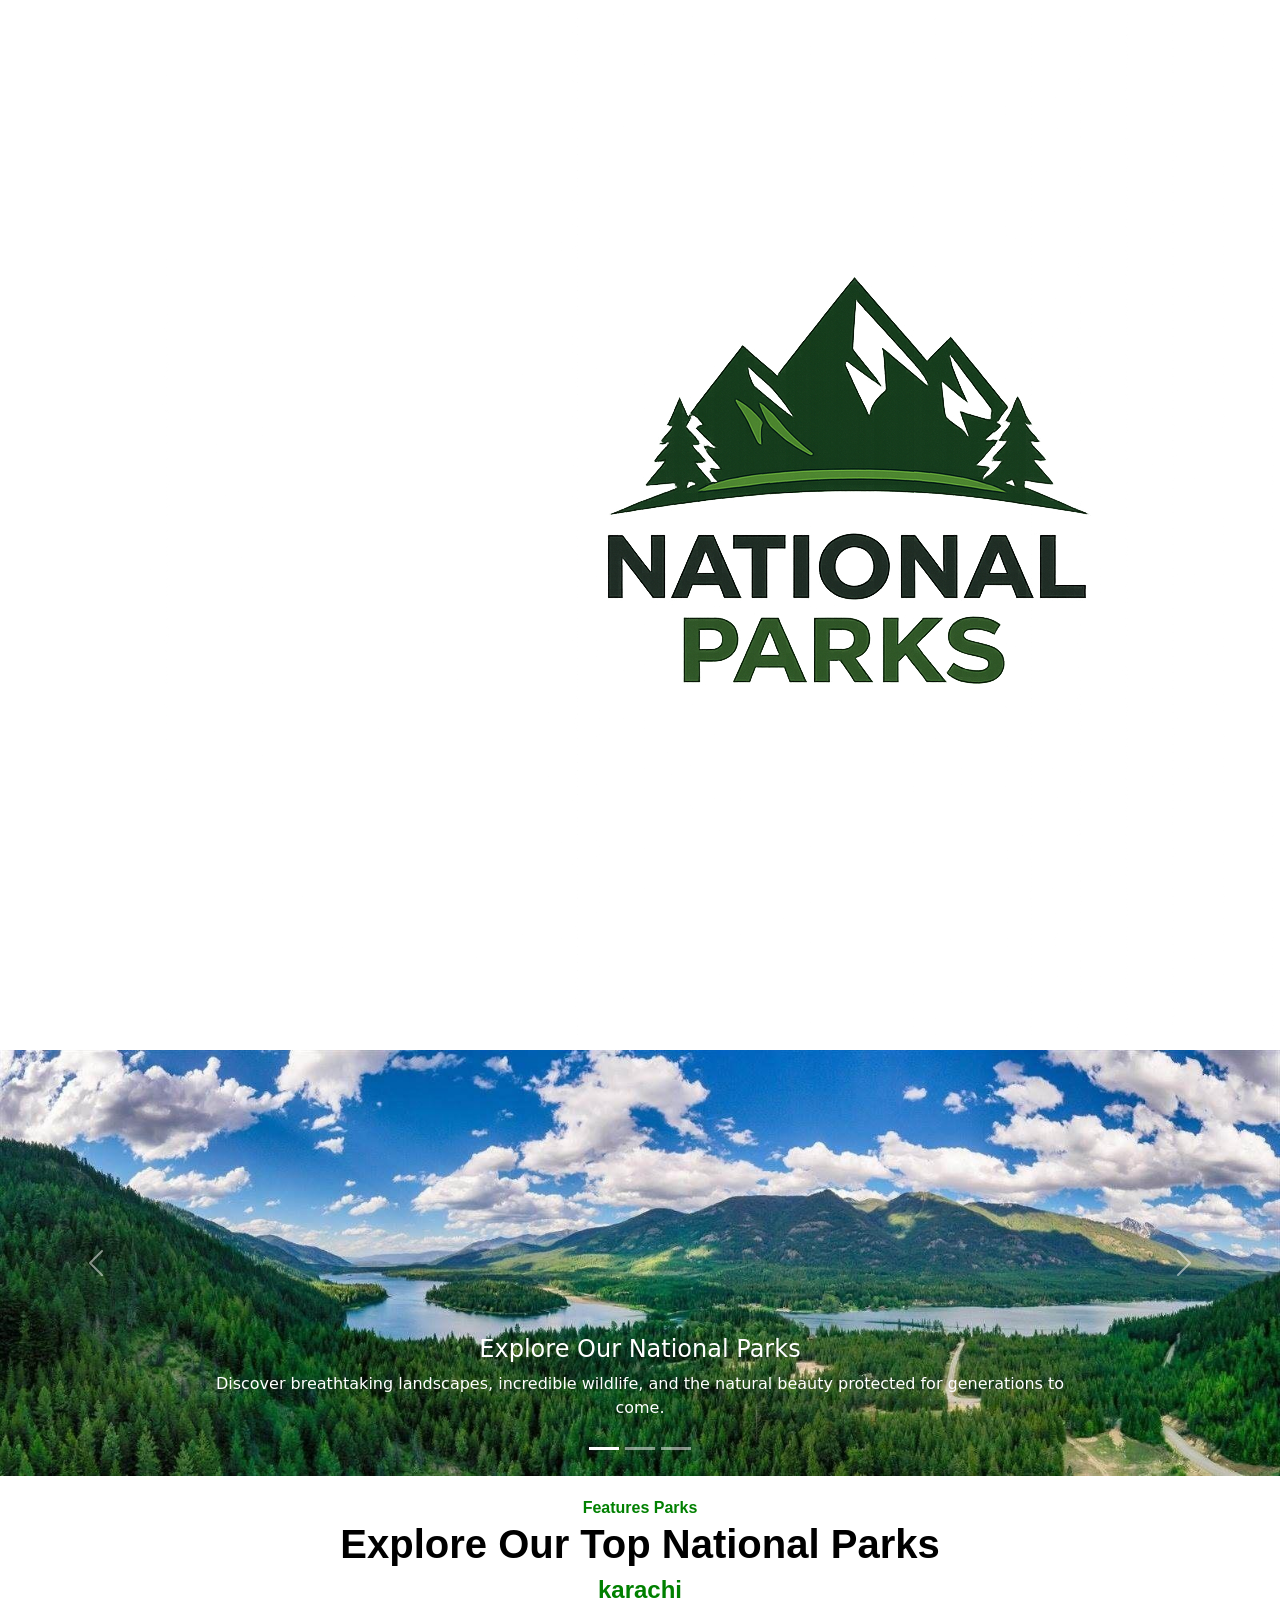
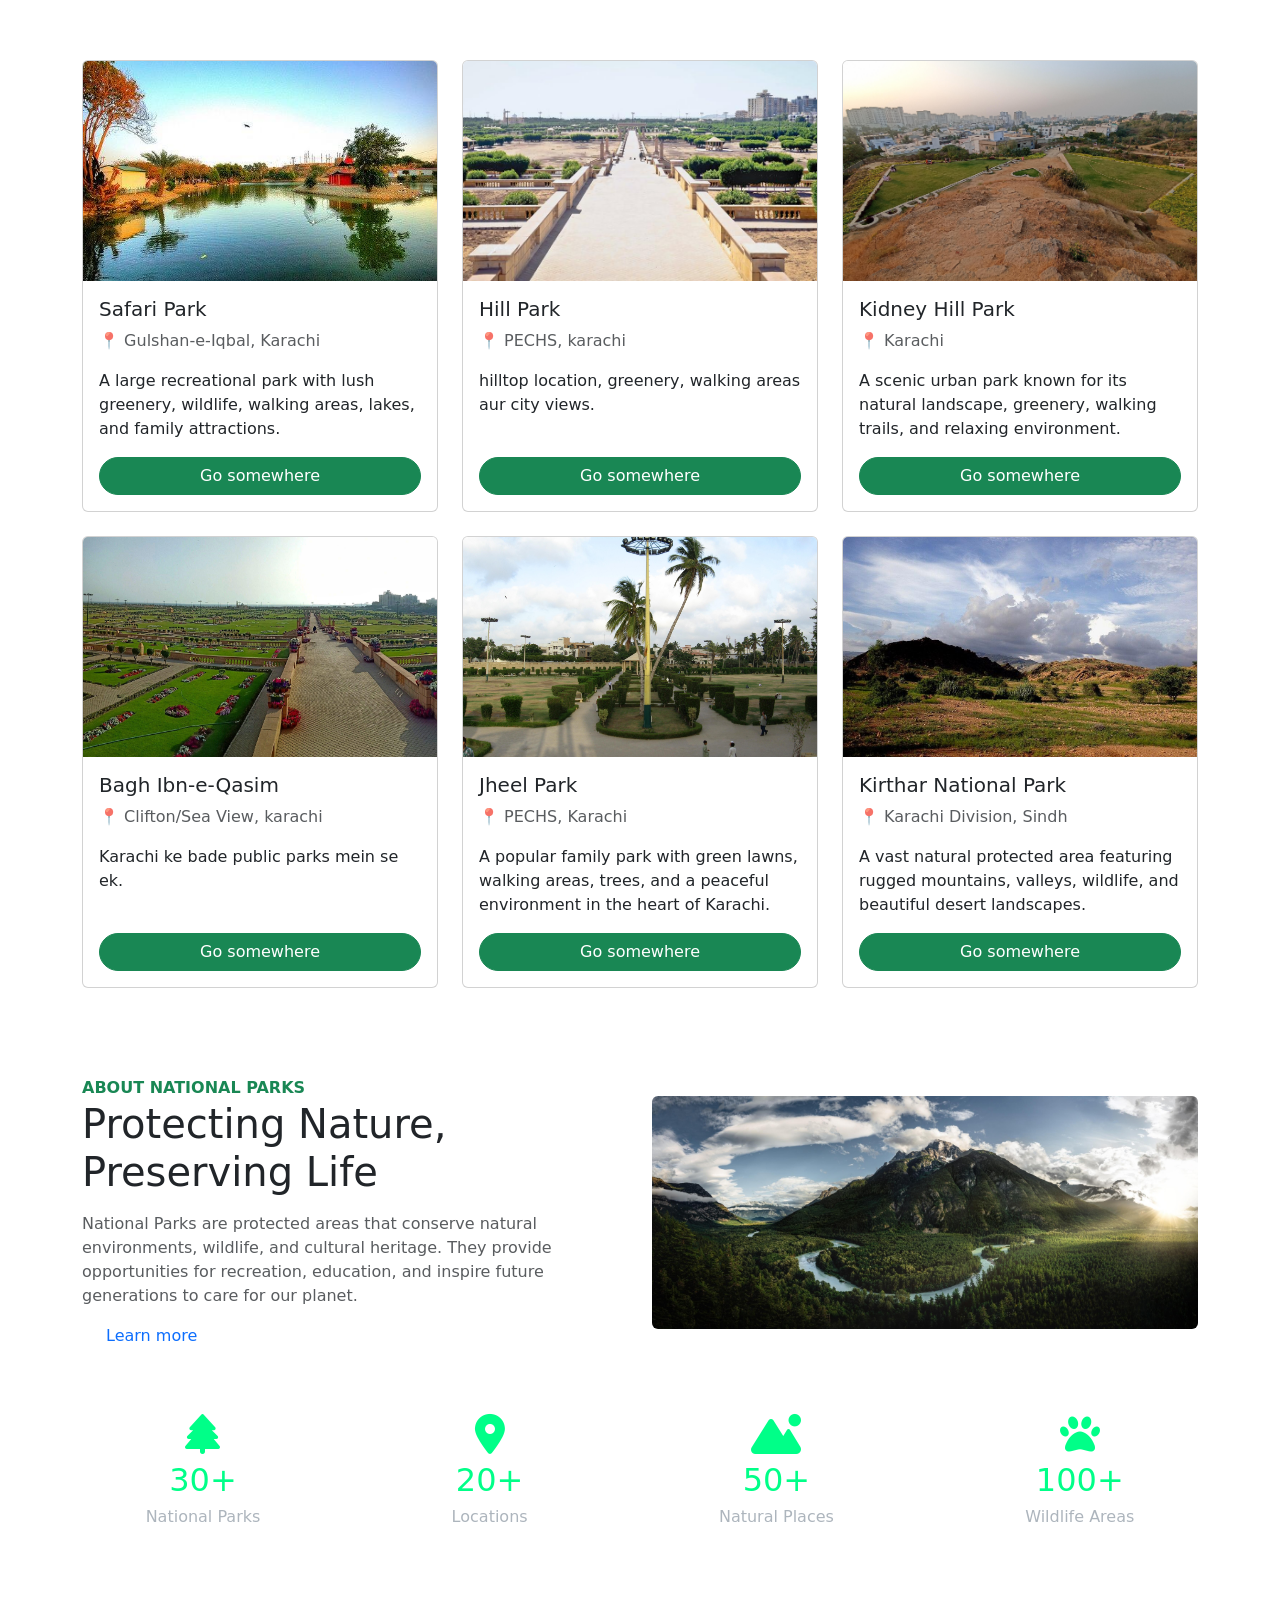
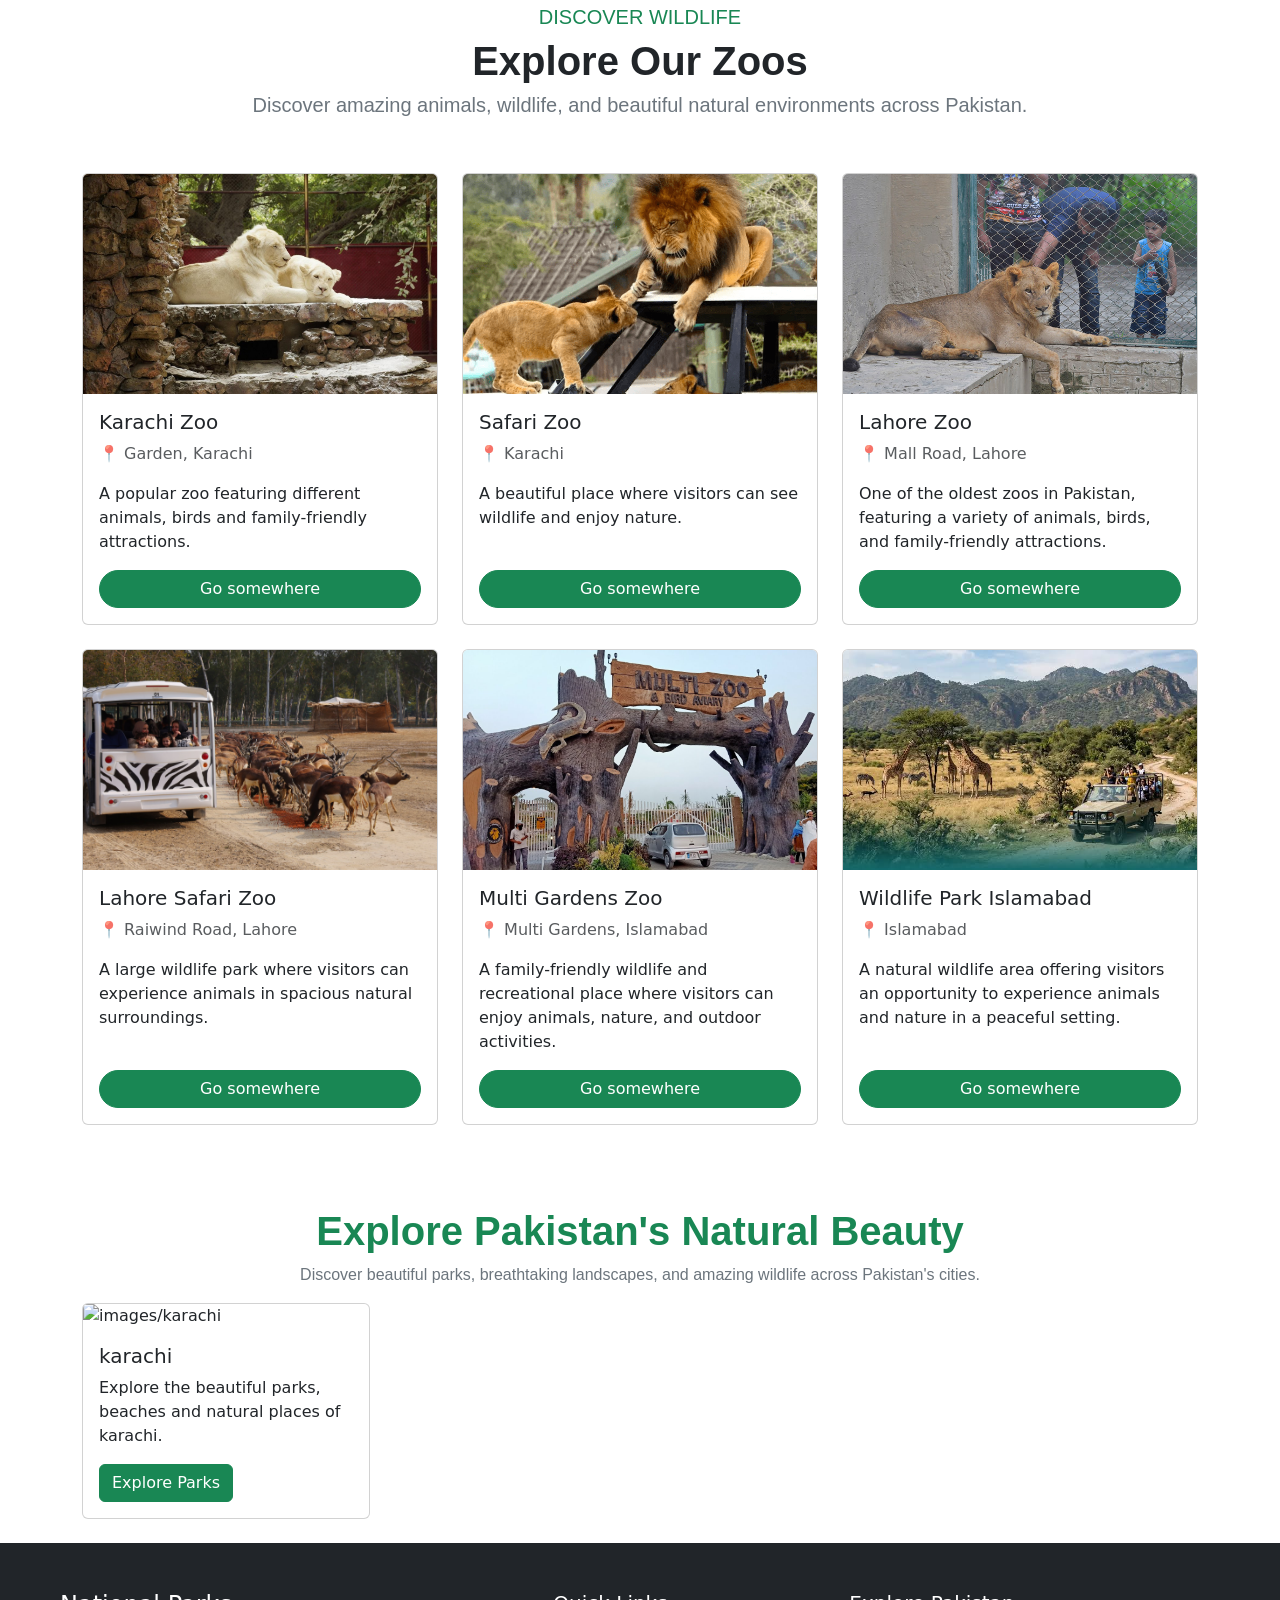
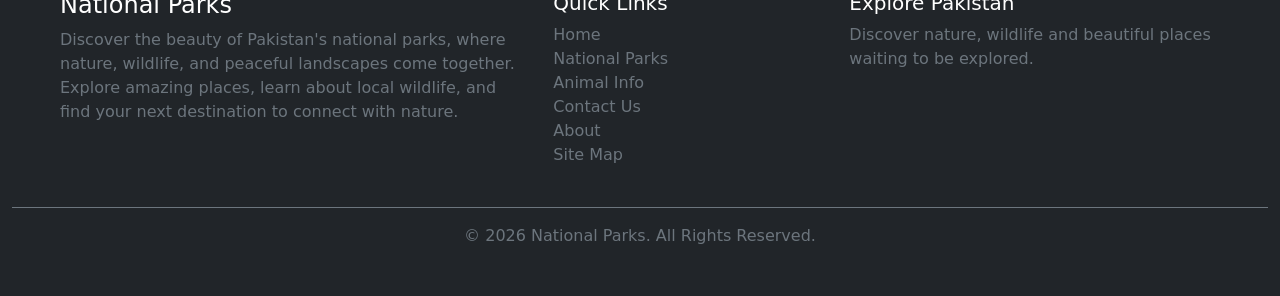
==== index.html @ f1e58c66 "Update index.html" ====
<!DOCTYPE html>
<html lang="en">
<head>
    <meta charset="UTF-8">
    <meta name="viewport" content="width=device-width, initial-scale=1.0">
    <title>National Parks</title>
    <link rel="stylesheet" href="style.css">
    <link href="https://cdn.jsdelivr.net/npm/bootstrap@5.0.2/dist/css/bootstrap.min.css" rel="stylesheet" integrity="sha384-EVSTQN3/azprG1Anm3QDgpJLIm9Nao0Yz1ztcQTwFspd3yD65VohhpuuCOmLASjC" crossorigin="anonymous">
    <link rel="icon" type="images/park.png" href="images/park.png">
    <link rel="stylesheet" href="https://cdnjs.cloudflare.com/ajax/libs/font-awesome/6.5.2/css/all.min.css">
    <script src="https://code.jquery.com/jquery-3.7.1.min.js"></script>
</head>
<body>
                               <!-- navbar start -->

<!-- Navbar -->
<nav class="navbar navbar-expand-lg sticky-top">
  <div class="container">
    <a class="navbar-brand d-flex align-items-center" href="index.html">
      <img src="images/logo.png" alt="National Parks logo" onerror="this.style.display='none'">
      National Parks
    </a>
    <button class="navbar-toggler" type="button" data-bs-toggle="collapse" data-bs-target="#navMenu" aria-controls="navMenu" aria-expanded="false" aria-label="Toggle navigation">
      <span class="navbar-toggler-icon"></span>
    </button>
    <div class="collapse navbar-collapse" id="navMenu">
      <ul class="navbar-nav ms-auto">
        <li class="nav-item"><a class="nav-link" href="index.html">Home</a></li>
        <li class="nav-item"><a class="nav-link" href="Animal Info.html">Animal Info</a></li>
        <li class="nav-item"><a class="nav-link active" aria-current="page" href="about.html">About</a></li>
        <li class="nav-item"><a class="nav-link" href="contact.html">Contact Us</a></li>
        <li class="nav-item"><a class="nav-link" href="sitemap.html">Sitemap</a></li>
      </ul>
    </div>
  </div>
</nav>
                          <!-- navbar end -->


                         <!-- hero section start -->

<div id="carouselExampleCaptions" class="carousel slide" data-bs-ride="carousel">
  <div class="carousel-indicators">
    <button type="button" data-bs-target="#carouselExampleCaptions" data-bs-slide-to="0" class="active" aria-current="true" aria-label="Slide 1"></button>
    <button type="button" data-bs-target="#carouselExampleCaptions" data-bs-slide-to="1" aria-label="Slide 2"></button>
    <button type="button" data-bs-target="#carouselExampleCaptions" data-bs-slide-to="2" aria-label="Slide 3"></button>
  </div>
  <div class="carousel-inner">
    <div class="carousel-item active">
      <img src="images/hero-section-image-3.jpeg" class="d-block w-100" alt="...">
      <div class="carousel-caption d-none d-md-block">
        <h4>Explore Our National Parks</h4>
        <p>Discover breathtaking landscapes, incredible wildlife, and the natural beauty protected for generations to come.</p>
      </div>
    </div>
    <div class="carousel-item">
      <img src="images/hero-section-image-5.jpeg" class="d-block w-100" alt="...">
      <div class="carousel-caption d-none d-md-block">
        <h4>Explore Our National Parks</h4>
        <p>Discover breathtaking landscapes, incredible wildlife, and the natural beauty protected for generations to come.</p>
      </div>
    </div>
    <div class="carousel-item">
      <img src="images/hero-section-image-4.jpeg" class="d-block w-100" alt="...">
      <div class="carousel-caption d-none d-md-block">
        <h4>Explore Our National Parks</h4>
        <p>Discover breathtaking landscapes, incredible wildlife, and the natural beauty protected for generations to come.</p>
      </div>
    </div>
  </div>
  <button class="carousel-control-prev" type="button" data-bs-target="#carouselExampleCaptions" data-bs-slide="prev">
    <span class="carousel-control-prev-icon" aria-hidden="true"></span>
    <span class="visually-hidden">Previous</span>
  </button>
  <button class="carousel-control-next" type="button" data-bs-target="#carouselExampleCaptions" data-bs-slide="next">
    <span class="carousel-control-next-icon" aria-hidden="true"></span>
    <span class="visually-hidden">Next</span>
  </button>
</div>

                         <!-- hero section end -->

                        <!-- massage -->
<center>
<span id="messagesmallh">Features Parks</span>
</center>

<center>
  <h1 id="mainh">Explore Our Top National Parks</h1>
</center>

<center>
  <h4 id="cityh">karachi</h4>
</center>
                        <!-- massage end  -->

                        <!-- parks section   -->

<div class="container py-5">
  <div class="row" id="cardContainer">

  </div>
</div>                         
                        <!-- parks section end  -->

                              <!-- information section  -->

<section class="container py-3">

<div class="row align-items-center">

<div class="col-md-6">

  <span class="text-success fw-bold">ABOUT NATIONAL PARKS</span>
  <h1>Protecting Nature, <br> Preserving Life</h1>
  <p class="text-muted mt-3">
                National Parks are protected areas that conserve
                natural environments, wildlife, and cultural heritage.
                They provide opportunities for recreation, education,
                and inspire future generations to care for our planet.
  </p>
  <a href="About" class="btn-success rounded-pill px-4 mt-2" style="text-decoration: none;">Learn more</a>

</div>

<div class="col-md-6 mt-4 mt-md-0">
  <img src="images/information section image.jpeg" class="img-fluid rounded" alt=" NATIONAL PARKS">
</div>

</div>

</section>
                              
                            <!-- information section end -->


                             <!-- section i dont know it's name -->

<div class="stats">

    <div>
      <i class="fa-solid fa-tree"></i>
        <h2>30+</h2>
        <p>National Parks</p>
    </div>

    <div>
      <i class="fa-solid fa-location-dot"></i>
        <h2>20+</h2>
        <p>Locations</p>
    </div>

    <div>
      <i class="fa-solid fa-mountain-sun"></i>
        <h2>50+</h2>
        <p>Natural Places</p>
    </div>

    <div>
      <i class="fa-solid fa-paw"></i>
        <h2>100+</h2>
        <p>Wildlife Areas</p>
    </div>

</div>

                            <!-- section i dont know it's name end -->

                            <!-- zoo section -->
<center>
  <h5 id="zooheding1">DISCOVER WILDLIFE</h5>
</center>

<center>
  <h1 id="zooheding2">Explore Our Zoos</h1>
</center> 

<center>
  <h5 id="zooheding3">Discover amazing animals, wildlife, and beautiful natural environments across Pakistan.</h5>
</center>




<div class="container py-5">
  <div class="row" id="zooContainer">

  </div>
</div>   

                            <!-- zoo section end -->


                            <!-- category -->
                       
<center>
  <h1 id="secondbigh">Explore Pakistan's Natural Beauty</h1>
</center>  

<center>
  <P id="secondbigp">Discover beautiful parks, breathtaking landscapes, and amazing wildlife across Pakistan's cities.</P>
</center>  
                              

<div class="container mt-3">
<div class="row" id="CategoryListing">

</div>
</div>

                             <!-- category end -->


                             <!-- footer section start  -->

<footer class="container-fluid bg-dark text-white py-5">

    <div class="row px-4 px-md-5">

        <!-- National Parks -->
        <div class="col-12 col-md-5 mb-4">
            <h4>National Parks</h4>

            <p class="text-secondary">
                Discover the beauty of Pakistan's national parks,
                where nature, wildlife, and peaceful landscapes come together.
                Explore amazing places, learn about local wildlife,
                and find your next destination to connect with nature.
            </p>
        </div>


        <!-- Quick Links -->
        <div class="col-12 col-md-3 mb-4">

            <h5>Quick Links</h5>

            <a href="index.html" class="d-block text-secondary text-decoration-none">Home</a>
            <a href="National Parks.html" class="d-block text-secondary text-decoration-none">National Parks</a>
            <a href="Animal Info.html" class="d-block text-secondary text-decoration-none">Animal Info</a>
            <a href="contant us.html" class="d-block text-secondary text-decoration-none">Contact Us</a>
            <a href="About.html" class="d-block text-secondary text-decoration-none">About</a>
            <a href="Site Map.html" class="d-block text-secondary text-decoration-none">Site Map</a>

        </div>


        <!-- Explore Pakistan -->
        <div class="col-12 col-md-4 mb-4">

            <h5>Explore Pakistan</h5>

            <p class="text-secondary">
                Discover nature, wildlife and beautiful
                places waiting to be explored.
            </p>

        </div>

    </div>


    <!-- Bottom -->
    <div class="border-top border-secondary mt-3 pt-3">

        <p class="text-center text-secondary mb-0">
            © 2026 National Parks. All Rights Reserved.
        </p>

    </div>

</footer>

                            
                             <!-- footer section end -->

    <script src="script.js"></script>
    <script src="https://cdn.jsdelivr.net/npm/bootstrap@5.0.2/dist/js/bootstrap.bundle.min.js" integrity="sha384-MrcW6ZMFYlzcLA8Nl+NtUVF0sA7MsXsP1UyJoMp4YLEuNSfAP+JcXn/tWtIaxVXM" crossorigin="anonymous"></script>
</body>
</html>
---- style.css ----
*{
    text-decoration: none;
    list-style-type: none;
 }
 
 
 #messagesmallh{
    color: green;
    font-weight: 800;
    font-family: 'Lucida Sans', 'Lucida Sans Regular', 'Lucida Grande', 'Lucida Sans Unicode', Geneva, Verdana, sans-serif;
    display: inline-block;
    margin-top: 20px;
}

#cityh{
    color: green;
    font-weight: 800;
      font-family: 'Lucida Sans', 'Lucida Sans Regular', 'Lucida Grande', 'Lucida Sans Unicode', Geneva, Verdana, sans-serif;
}

#mainh{
    color: black;
    font-weight: 900;
    font-family: 'Montserrat', sans-serif;
}


        /* massages */

        /* for cards */

#cardContainer{
    display: flex;
    flex-wrap: wrap;
}

#cardContainer > div{
    display: flex;
}

#cardContainer .card{
    width: 100%;
    height: 100%;
}

#cardContainer .card-body{
    display: flex;
    flex-direction: column;
}

#cardContainer .card-body .btn{
    margin-top: auto;
}

#cardContainer img{
    width: 100%;
    height: 220px;
    object-fit: cover;
}

   /* for cards end */

#secondbigh{
font-family: 'Montserrat', sans-serif;
color: #198754;
font-weight: 700;
margin-top: 10px;
}   

#secondbigp{
font-family: 'Poppins', sans-serif;
color: #6c757d;
}

.stats{
    display:flex;
    justify-content:space-around;
    padding:50px;
    text-align:center;
}

.stats h2{
    color:#00ff88;
     margin: 5px 0;
}

.stats i{
    color: #00ff88;
    font-size: 40px;
}

.stats p{
    color: #adb5bd;
}

#zooheding1{
    margin-top: 10px;
    color: #198754;
     font-family: 'Lucida Sans', 'Lucida Sans Regular', 'Lucida Grande', 'Lucida Sans Unicode', Geneva, Verdana, sans-serif;
}

#zooheding2{
    font-weight: 900;
     font-family: 'Montserrat', sans-serif;
}

#zooheding3{
 font-family: 'Lucida Sans', 'Lucida Sans Regular', 'Lucida Grande', 'Lucida Sans Unicode', Geneva, Verdana, sans-serif;
 color: #6c757d;
}

#zooContainer{
    display: flex;
    flex-wrap: wrap;
}

#zooContainer > div{
    display: flex;
}

#zooContainer .card{
    width: 100%;
    height: 100%;
}

#zooContainer .card-body{
    display: flex;
    flex-direction: column;
}

#zooContainer .card-body .btn{
    margin-top: auto;
}

#zooContainer img{
    width: 100%;
    height: 220px;
    object-fit: cover;
}


.nav-link{
    transition: 0.3s;
}
.nav-link:hover{
    color: green !important;
}
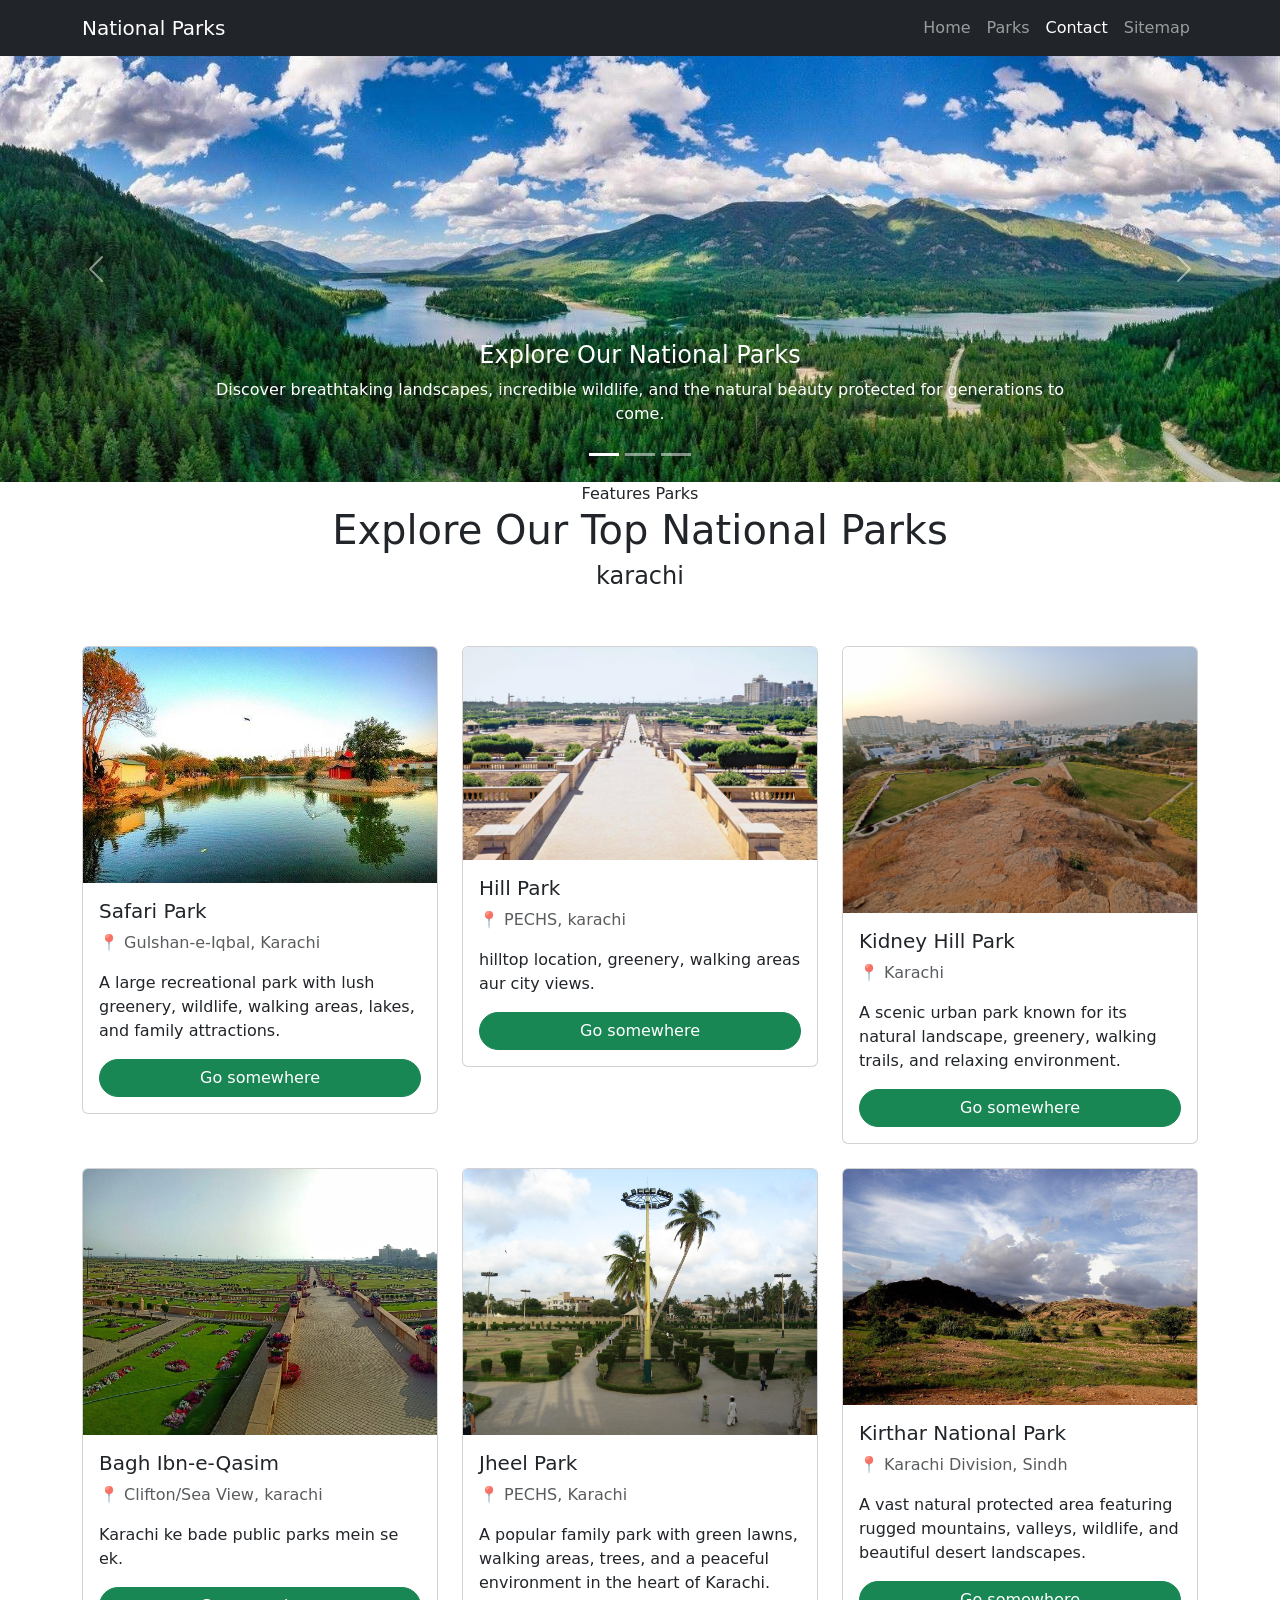
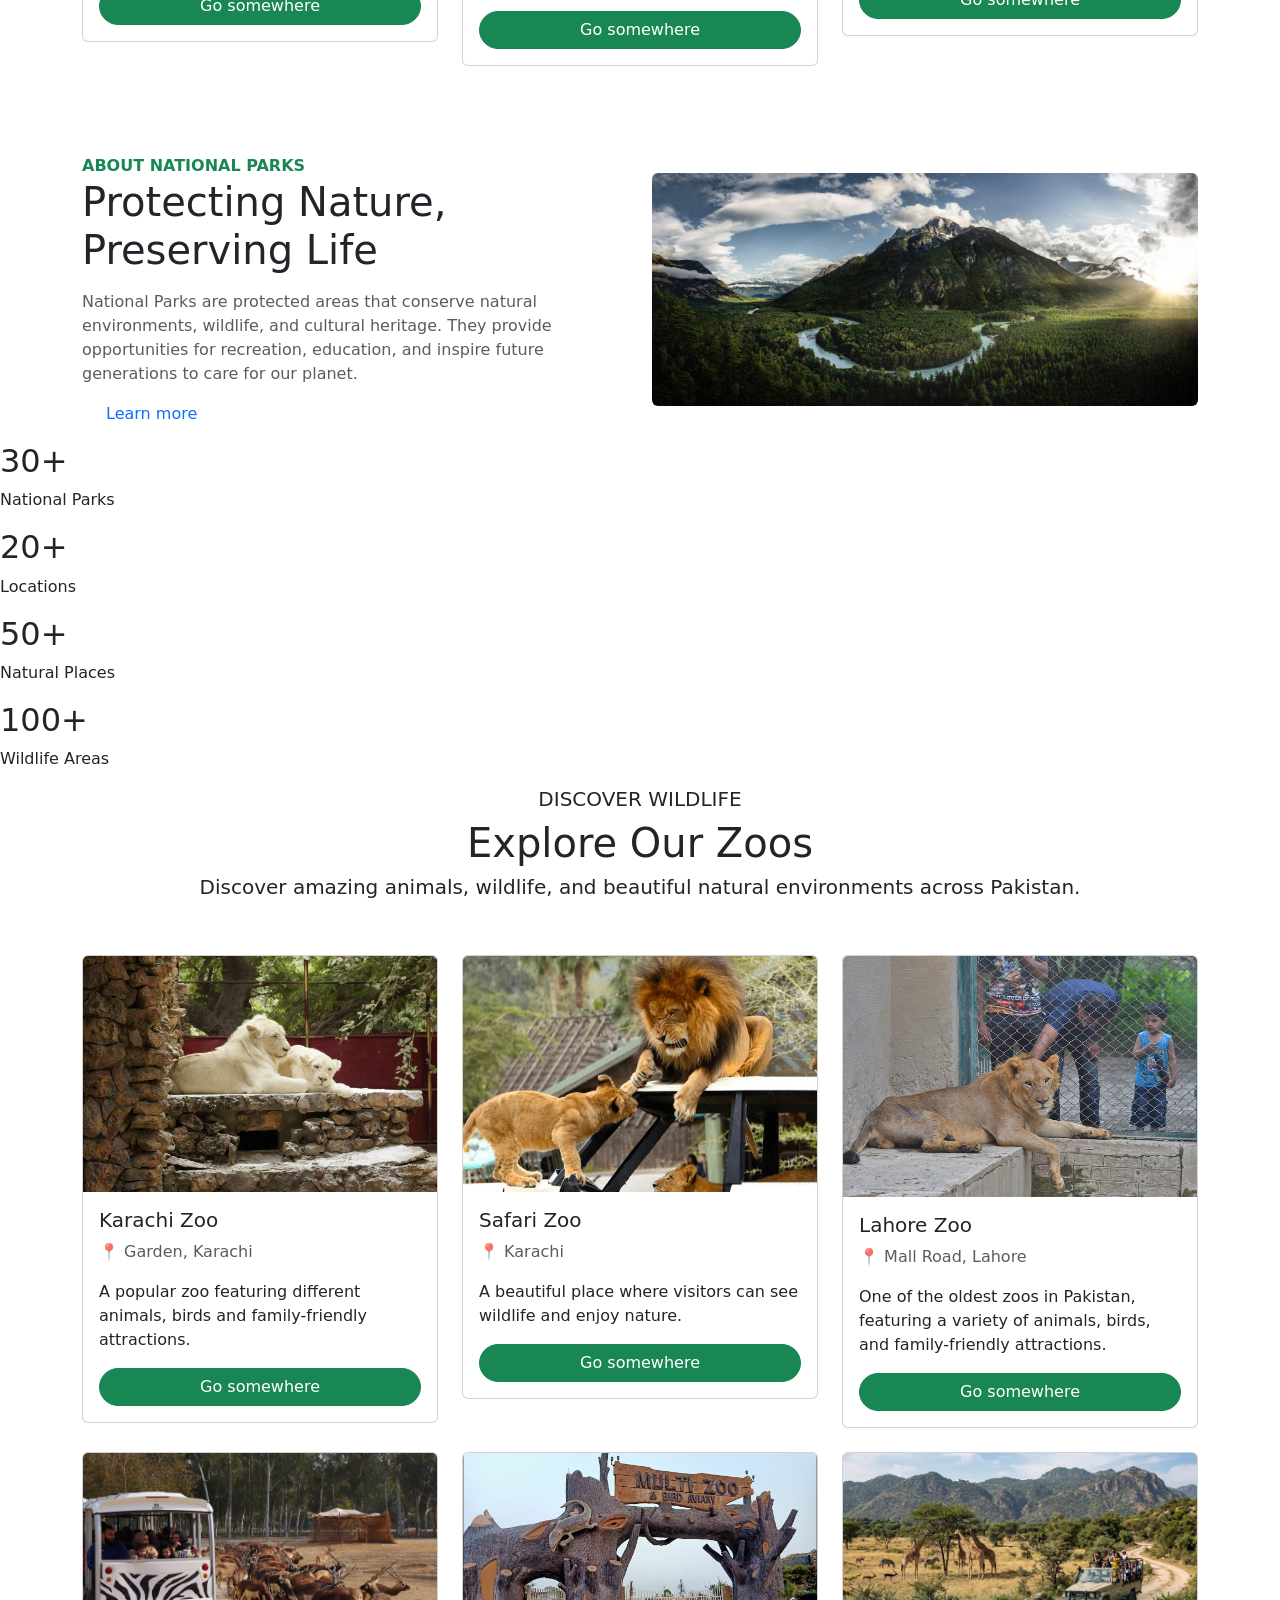
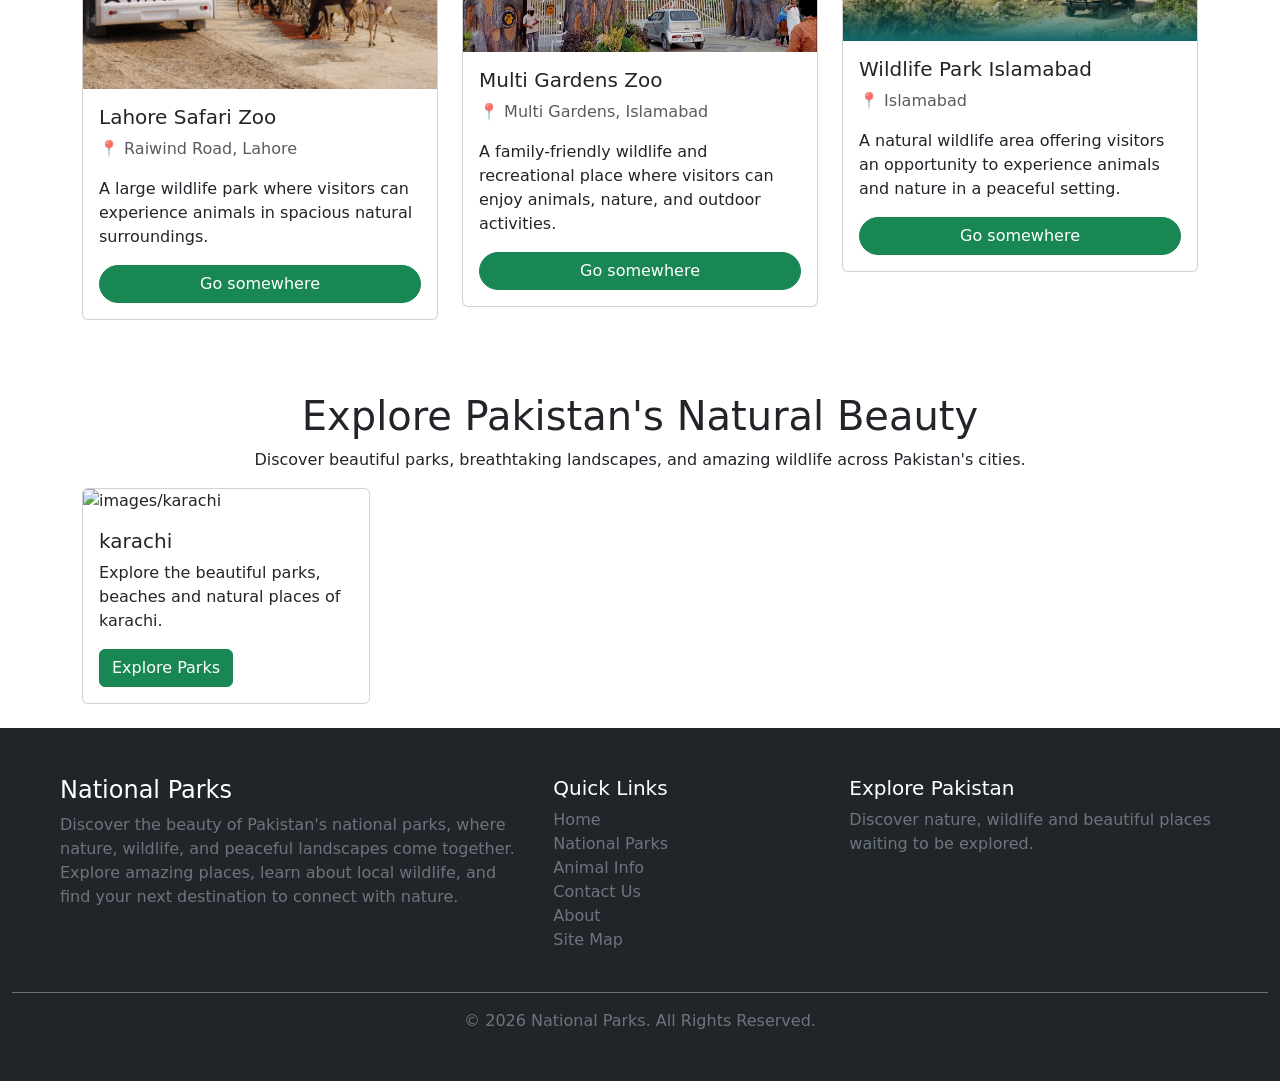
==== commit ea0d1585: "Update index.html" ====
--- a/index.html
+++ b/index.html
@@ -1,40 +1,39 @@
 <!DOCTYPE html>
 <html lang="en">
 <head>
-    <meta charset="UTF-8">
-    <meta name="viewport" content="width=device-width, initial-scale=1.0">
-    <title>National Parks</title>
-    <link rel="stylesheet" href="style.css">
-    <link href="https://cdn.jsdelivr.net/npm/bootstrap@5.0.2/dist/css/bootstrap.min.css" rel="stylesheet" integrity="sha384-EVSTQN3/azprG1Anm3QDgpJLIm9Nao0Yz1ztcQTwFspd3yD65VohhpuuCOmLASjC" crossorigin="anonymous">
-    <link rel="icon" type="images/park.png" href="images/park.png">
-    <link rel="stylesheet" href="https://cdnjs.cloudflare.com/ajax/libs/font-awesome/6.5.2/css/all.min.css">
-    <script src="https://code.jquery.com/jquery-3.7.1.min.js"></script>
+  <meta charset="UTF-8">
+  <meta name="viewport" content="width=device-width, initial-scale=1.0">
+  <title>Contact Us - National Parks</title>
+  <link href="https://cdn.jsdelivr.net/npm/bootstrap@5.3.3/dist/css/bootstrap.min.css" rel="stylesheet">
 </head>
 <body>
-                               <!-- navbar start -->
-
-<!-- Navbar -->
-<nav class="navbar navbar-expand-lg sticky-top">
-  <div class="container">
-    <a class="navbar-brand d-flex align-items-center" href="index.html">
-      <img src="images/logo.png" alt="National Parks logo" onerror="this.style.display='none'">
-      National Parks
-    </a>
-    <button class="navbar-toggler" type="button" data-bs-toggle="collapse" data-bs-target="#navMenu" aria-controls="navMenu" aria-expanded="false" aria-label="Toggle navigation">
-      <span class="navbar-toggler-icon"></span>
-    </button>
-    <div class="collapse navbar-collapse" id="navMenu">
-      <ul class="navbar-nav ms-auto">
-        <li class="nav-item"><a class="nav-link" href="index.html">Home</a></li>
-        <li class="nav-item"><a class="nav-link" href="Animal Info.html">Animal Info</a></li>
-        <li class="nav-item"><a class="nav-link active" aria-current="page" href="about.html">About</a></li>
-        <li class="nav-item"><a class="nav-link" href="contact.html">Contact Us</a></li>
-        <li class="nav-item"><a class="nav-link" href="sitemap.html">Sitemap</a></li>
-      </ul>
-    </div>
-  </div>
-</nav>
-                          <!-- navbar end -->
+
+  <!-- Navbar -->
+  <nav class="navbar navbar-expand-lg navbar-dark bg-dark">
+    <div class="container">
+      <a class="navbar-brand" href="index.html">National Parks</a>
+      <button class="navbar-toggler" type="button" data-bs-toggle="collapse" data-bs-target="#navbarNav">
+        <span class="navbar-toggler-icon"></span>
+      </button>
+      <div class="collapse navbar-collapse" id="navbarNav">
+        <ul class="navbar-nav ms-auto">
+          <li class="nav-item">
+            <a class="nav-link" href="index.html">Home</a>
+          </li>
+          <li class="nav-item">
+            <a class="nav-link" href="parks.html">Parks</a>
+          </li>
+          <li class="nav-item">
+            <a class="nav-link active" aria-current="page" href="contact.html">Contact</a>
+          </li>
+          <li class="nav-item">
+            <a class="nav-link" href="sitemap.html">Sitemap</a>
+          </li>
+        </ul>
+      </div>
+    </div>
+  </nav>
+                <!-- navbar end -->
 
 
                          <!-- hero section start -->
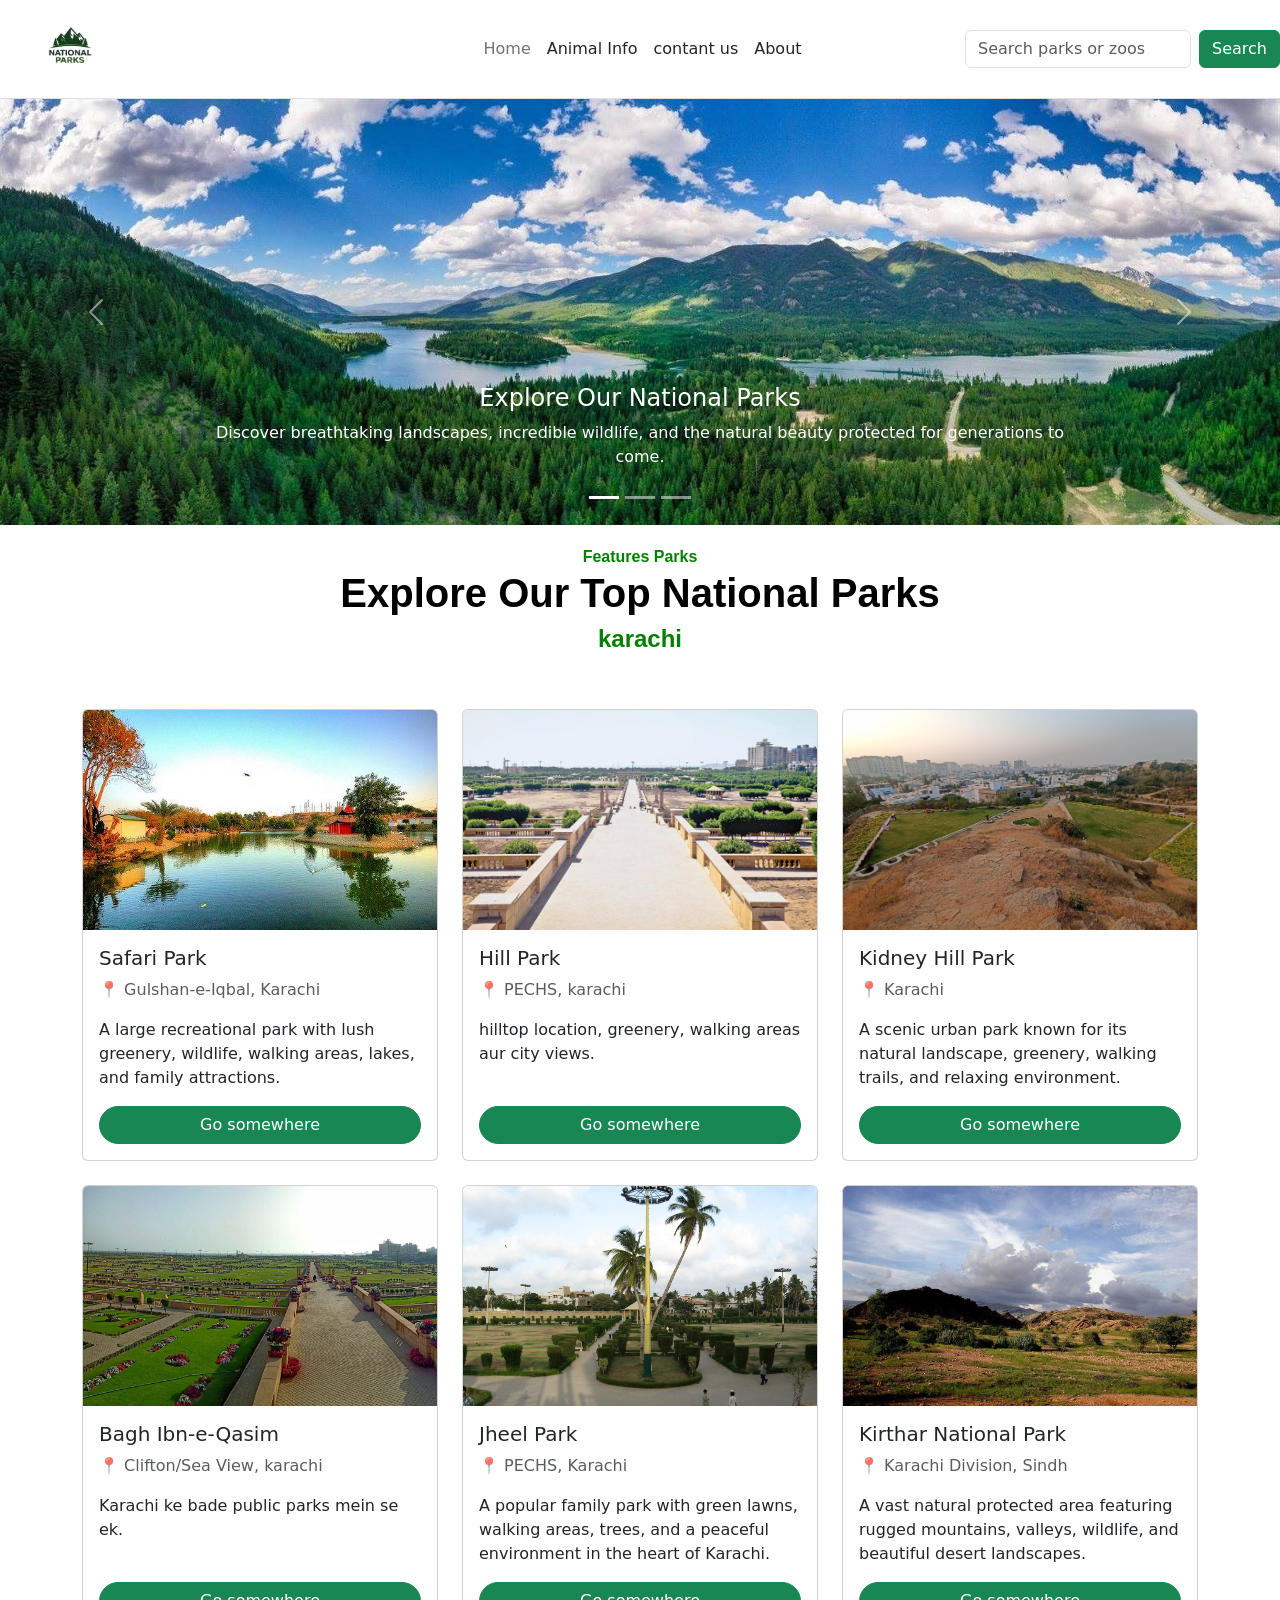
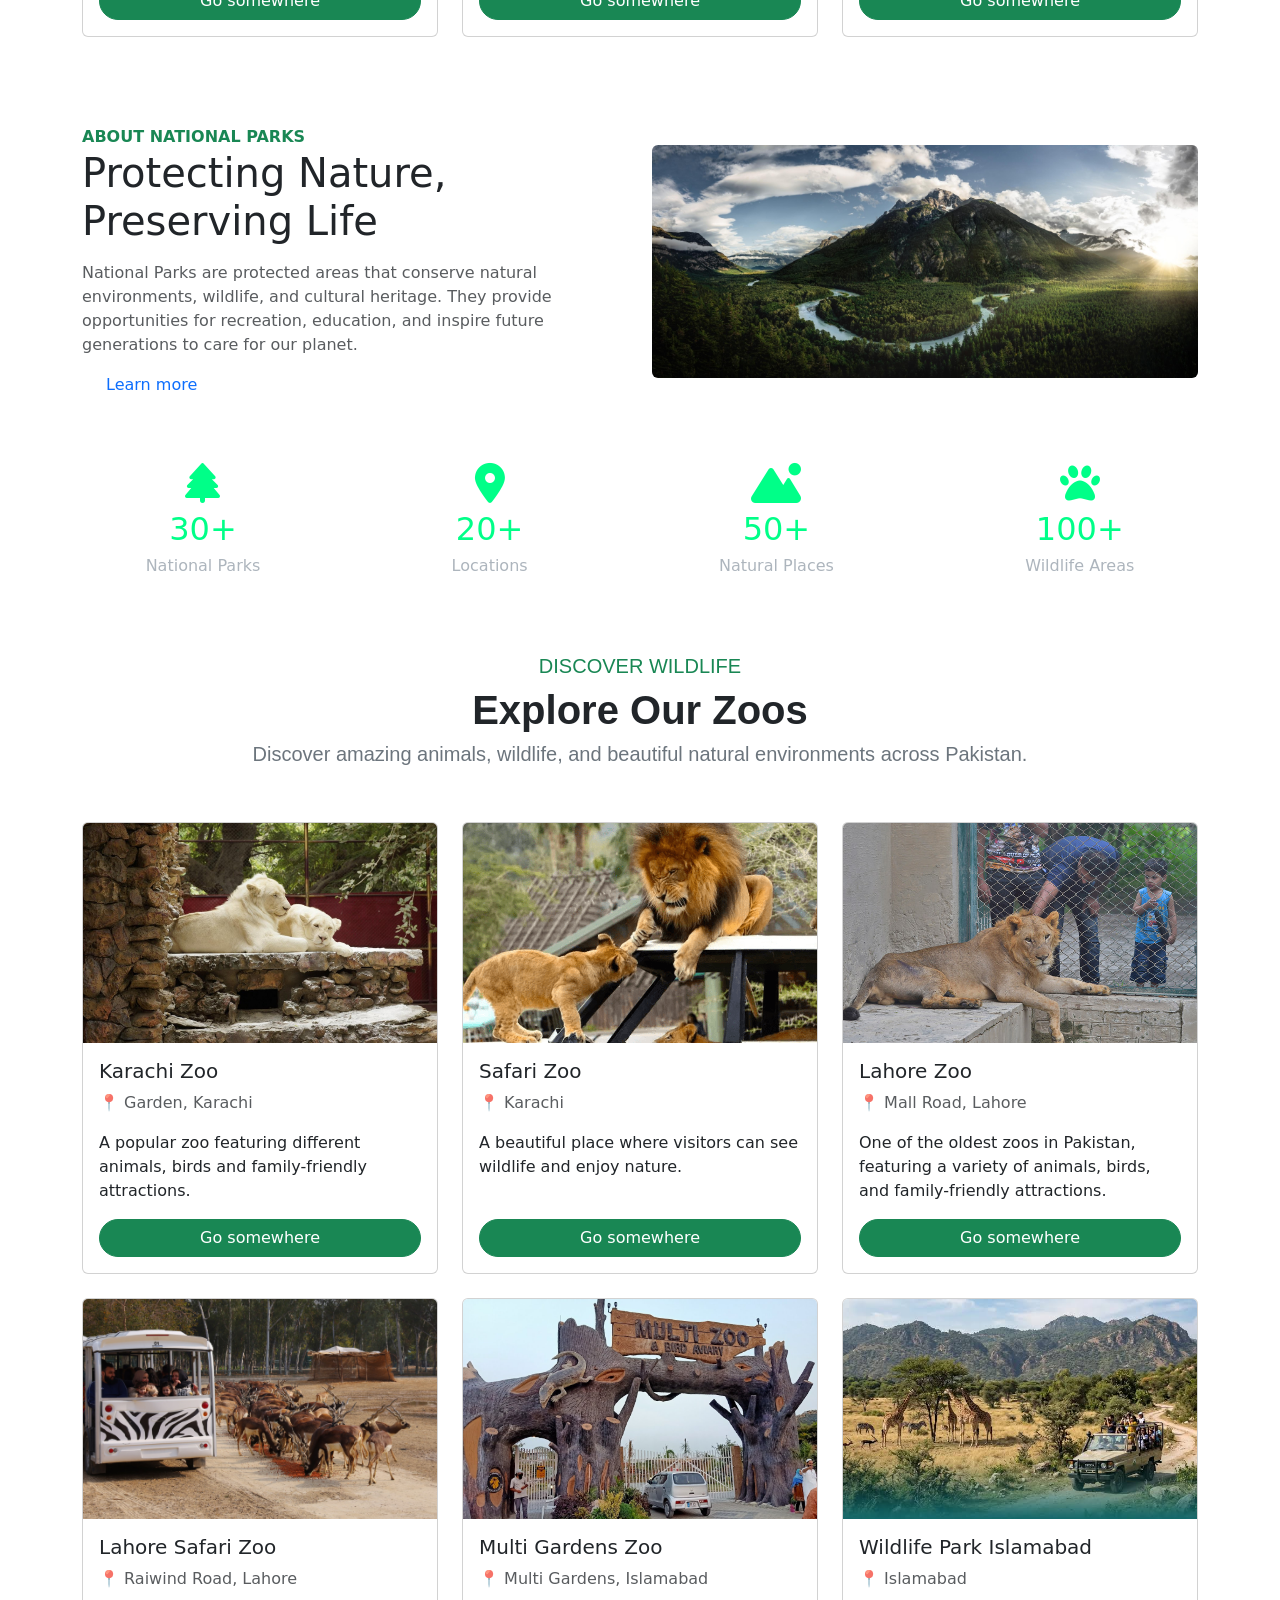
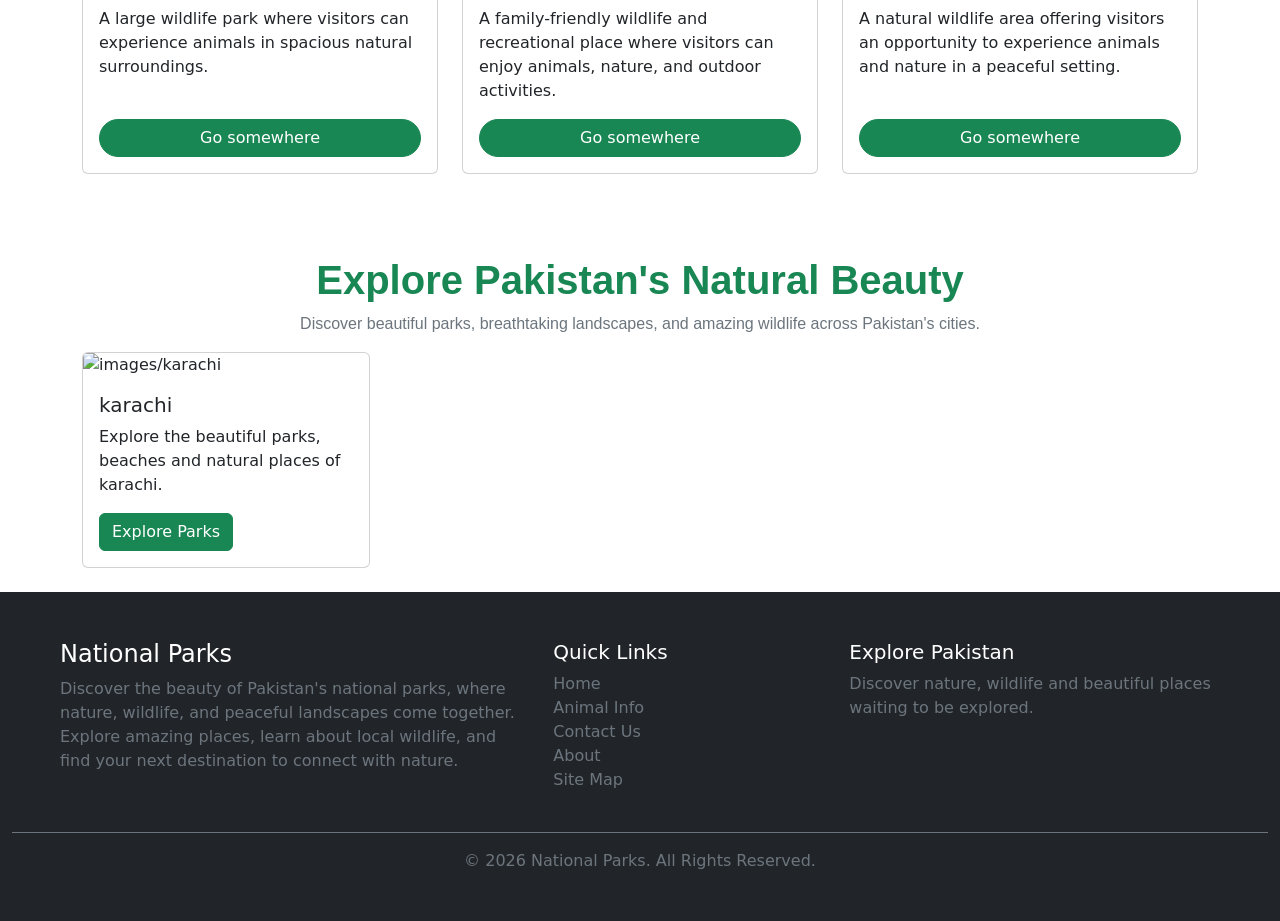
==== commit 0e45832e: "Update index.html" ====
--- a/index.html
+++ b/index.html
@@ -1,39 +1,40 @@
 <!DOCTYPE html>
 <html lang="en">
 <head>
-  <meta charset="UTF-8">
-  <meta name="viewport" content="width=device-width, initial-scale=1.0">
-  <title>Contact Us - National Parks</title>
-  <link href="https://cdn.jsdelivr.net/npm/bootstrap@5.3.3/dist/css/bootstrap.min.css" rel="stylesheet">
+    <meta charset="UTF-8">
+    <meta name="viewport" content="width=device-width, initial-scale=1.0">
+    <title>National Parks</title>
+    <link rel="stylesheet" href="style.css">
+    <link href="https://cdn.jsdelivr.net/npm/bootstrap@5.0.2/dist/css/bootstrap.min.css" rel="stylesheet" integrity="sha384-EVSTQN3/azprG1Anm3QDgpJLIm9Nao0Yz1ztcQTwFspd3yD65VohhpuuCOmLASjC" crossorigin="anonymous">
+    <link rel="icon" type="images/park.png" href="images/park.png">
+    <link rel="stylesheet" href="https://cdnjs.cloudflare.com/ajax/libs/font-awesome/6.5.2/css/all.min.css">
+    <script src="https://code.jquery.com/jquery-3.7.1.min.js"></script>
 </head>
 <body>
-
-  <!-- Navbar -->
-  <nav class="navbar navbar-expand-lg navbar-dark bg-dark">
-    <div class="container">
-      <a class="navbar-brand" href="index.html">National Parks</a>
-      <button class="navbar-toggler" type="button" data-bs-toggle="collapse" data-bs-target="#navbarNav">
-        <span class="navbar-toggler-icon"></span>
-      </button>
-      <div class="collapse navbar-collapse" id="navbarNav">
-        <ul class="navbar-nav ms-auto">
-          <li class="nav-item">
-            <a class="nav-link" href="index.html">Home</a>
-          </li>
-          <li class="nav-item">
-            <a class="nav-link" href="parks.html">Parks</a>
-          </li>
-          <li class="nav-item">
-            <a class="nav-link active" aria-current="page" href="contact.html">Contact</a>
-          </li>
-          <li class="nav-item">
-            <a class="nav-link" href="sitemap.html">Sitemap</a>
-          </li>
-        </ul>
-      </div>
-    </div>
-  </nav>
-                <!-- navbar end -->
+                               <!-- navbar start -->
+
+<header class="d-flex flex-wrap align-items-center justify-content-center justify-content-md-between py-1 border-bottom">
+    <a href="" class="d-flex align-items-center col-md-3 mb-2 mb-md-0 text-dark text-decoration-none"> 
+        <img src="images/logo.png" alt="National Parks" style="height: 90px; width: 140px; object-fit: contain;">
+    </a>
+      
+    <ul class="nav col-12 col-md-auto mb-2 justify-content-center mb-md-0">
+        <li><a href="index.html" class="nav-link px-2 link-secondary">Home</a></li>
+        <li><a href="Animal Info.html" class="nav-link px-2 link-dark">Animal Info</a></li>
+        <li><a href="contant us.html" class="nav-link px-2 link-dark">contant us</a></li>
+        <li><a href="About.html" class="nav-link px-2 link-dark">About</a></li>
+         
+    </ul>
+
+<form class="d-flex">
+    <input class="form-control me-2" type="search" id="search" placeholder="Search parks or zoos">
+    <button class="btn btn-success" type="submit">
+        Search
+    </button>
+</form>
+
+</header>
+                          <!-- navbar end -->
 
 
                          <!-- hero section start -->
@@ -230,12 +231,11 @@
 
 
         <!-- Quick Links -->
-        <div class="col-12 col-md-3 mb-4">
+        <div class="col-12 col-md-3 mb-4"  id="hover">
 
             <h5>Quick Links</h5>
 
             <a href="index.html" class="d-block text-secondary text-decoration-none">Home</a>
-            <a href="National Parks.html" class="d-block text-secondary text-decoration-none">National Parks</a>
             <a href="Animal Info.html" class="d-block text-secondary text-decoration-none">Animal Info</a>
             <a href="contant us.html" class="d-block text-secondary text-decoration-none">Contact Us</a>
             <a href="About.html" class="d-block text-secondary text-decoration-none">About</a>
--- a/style.css
+++ b/style.css
@@ -0,0 +1,147 @@
+ *{
+    text-decoration: none;
+    list-style-type: none;
+ }
+ 
+ 
+ #messagesmallh{
+    color: green;
+    font-weight: 800;
+    font-family: 'Lucida Sans', 'Lucida Sans Regular', 'Lucida Grande', 'Lucida Sans Unicode', Geneva, Verdana, sans-serif;
+    display: inline-block;
+    margin-top: 20px;
+}
+
+#cityh{
+    color: green;
+    font-weight: 800;
+      font-family: 'Lucida Sans', 'Lucida Sans Regular', 'Lucida Grande', 'Lucida Sans Unicode', Geneva, Verdana, sans-serif;
+}
+
+#mainh{
+    color: black;
+    font-weight: 900;
+    font-family: 'Montserrat', sans-serif;
+}
+
+
+        /* massages */
+
+        /* for cards */
+
+#cardContainer{
+    display: flex;
+    flex-wrap: wrap;
+}
+
+#cardContainer > div{
+    display: flex;
+}
+
+#cardContainer .card{
+    width: 100%;
+    height: 100%;
+}
+
+#cardContainer .card-body{
+    display: flex;
+    flex-direction: column;
+}
+
+#cardContainer .card-body .btn{
+    margin-top: auto;
+}
+
+#cardContainer img{
+    width: 100%;
+    height: 220px;
+    object-fit: cover;
+}
+
+   /* for cards end */
+
+#secondbigh{
+font-family: 'Montserrat', sans-serif;
+color: #198754;
+font-weight: 700;
+margin-top: 10px;
+}   
+
+#secondbigp{
+font-family: 'Poppins', sans-serif;
+color: #6c757d;
+}
+
+.stats{
+    display:flex;
+    justify-content:space-around;
+    padding:50px;
+    text-align:center;
+}
+
+.stats h2{
+    color:#00ff88;
+     margin: 5px 0;
+}
+
+.stats i{
+    color: #00ff88;
+    font-size: 40px;
+}
+
+.stats p{
+    color: #adb5bd;
+}
+
+#zooheding1{
+    margin-top: 10px;
+    color: #198754;
+     font-family: 'Lucida Sans', 'Lucida Sans Regular', 'Lucida Grande', 'Lucida Sans Unicode', Geneva, Verdana, sans-serif;
+}
+
+#zooheding2{
+    font-weight: 900;
+     font-family: 'Montserrat', sans-serif;
+}
+
+#zooheding3{
+ font-family: 'Lucida Sans', 'Lucida Sans Regular', 'Lucida Grande', 'Lucida Sans Unicode', Geneva, Verdana, sans-serif;
+ color: #6c757d;
+}
+
+#zooContainer{
+    display: flex;
+    flex-wrap: wrap;
+}
+
+#zooContainer > div{
+    display: flex;
+}
+
+#zooContainer .card{
+    width: 100%;
+    height: 100%;
+}
+
+#zooContainer .card-body{
+    display: flex;
+    flex-direction: column;
+}
+
+#zooContainer .card-body .btn{
+    margin-top: auto;
+}
+
+#zooContainer img{
+    width: 100%;
+    height: 220px;
+    object-fit: cover;
+}
+
+
+.nav-link{
+    transition: 0.3s;
+}
+.nav-link:hover{
+    color: green !important;
+}
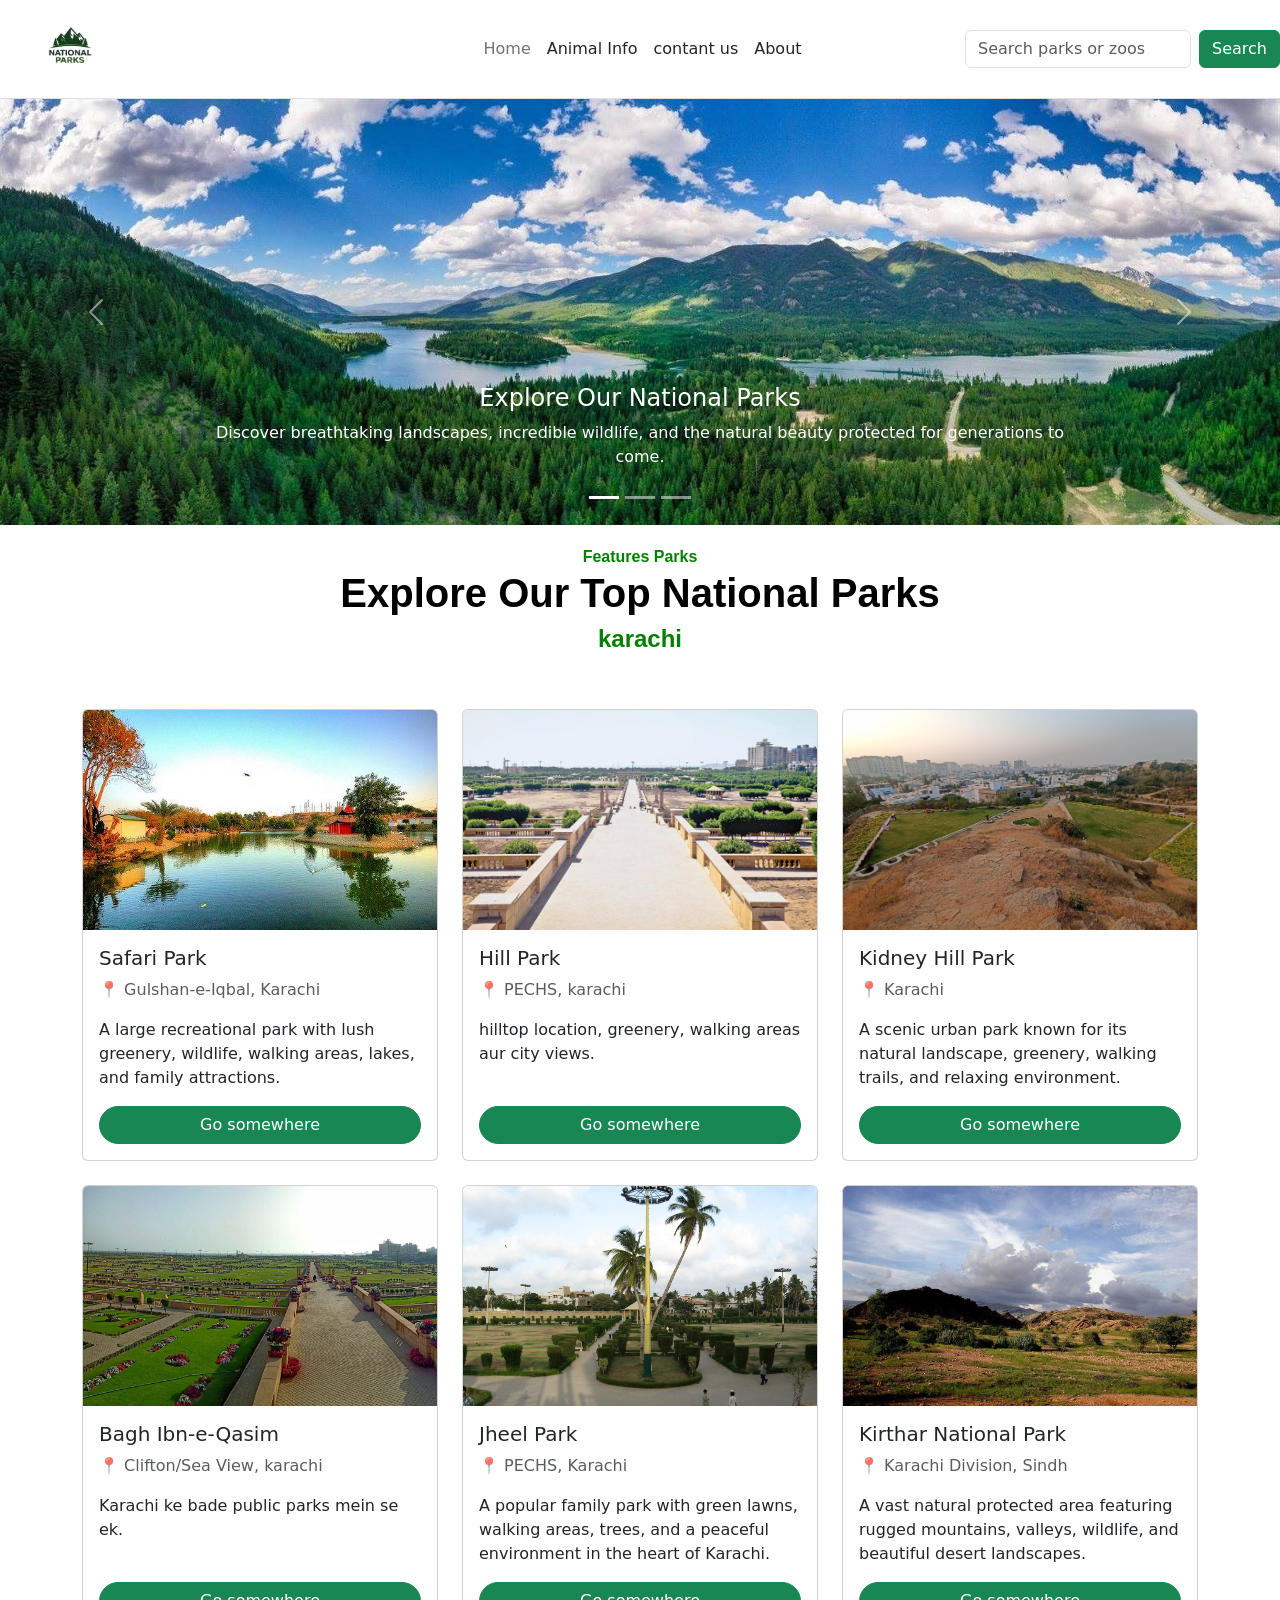
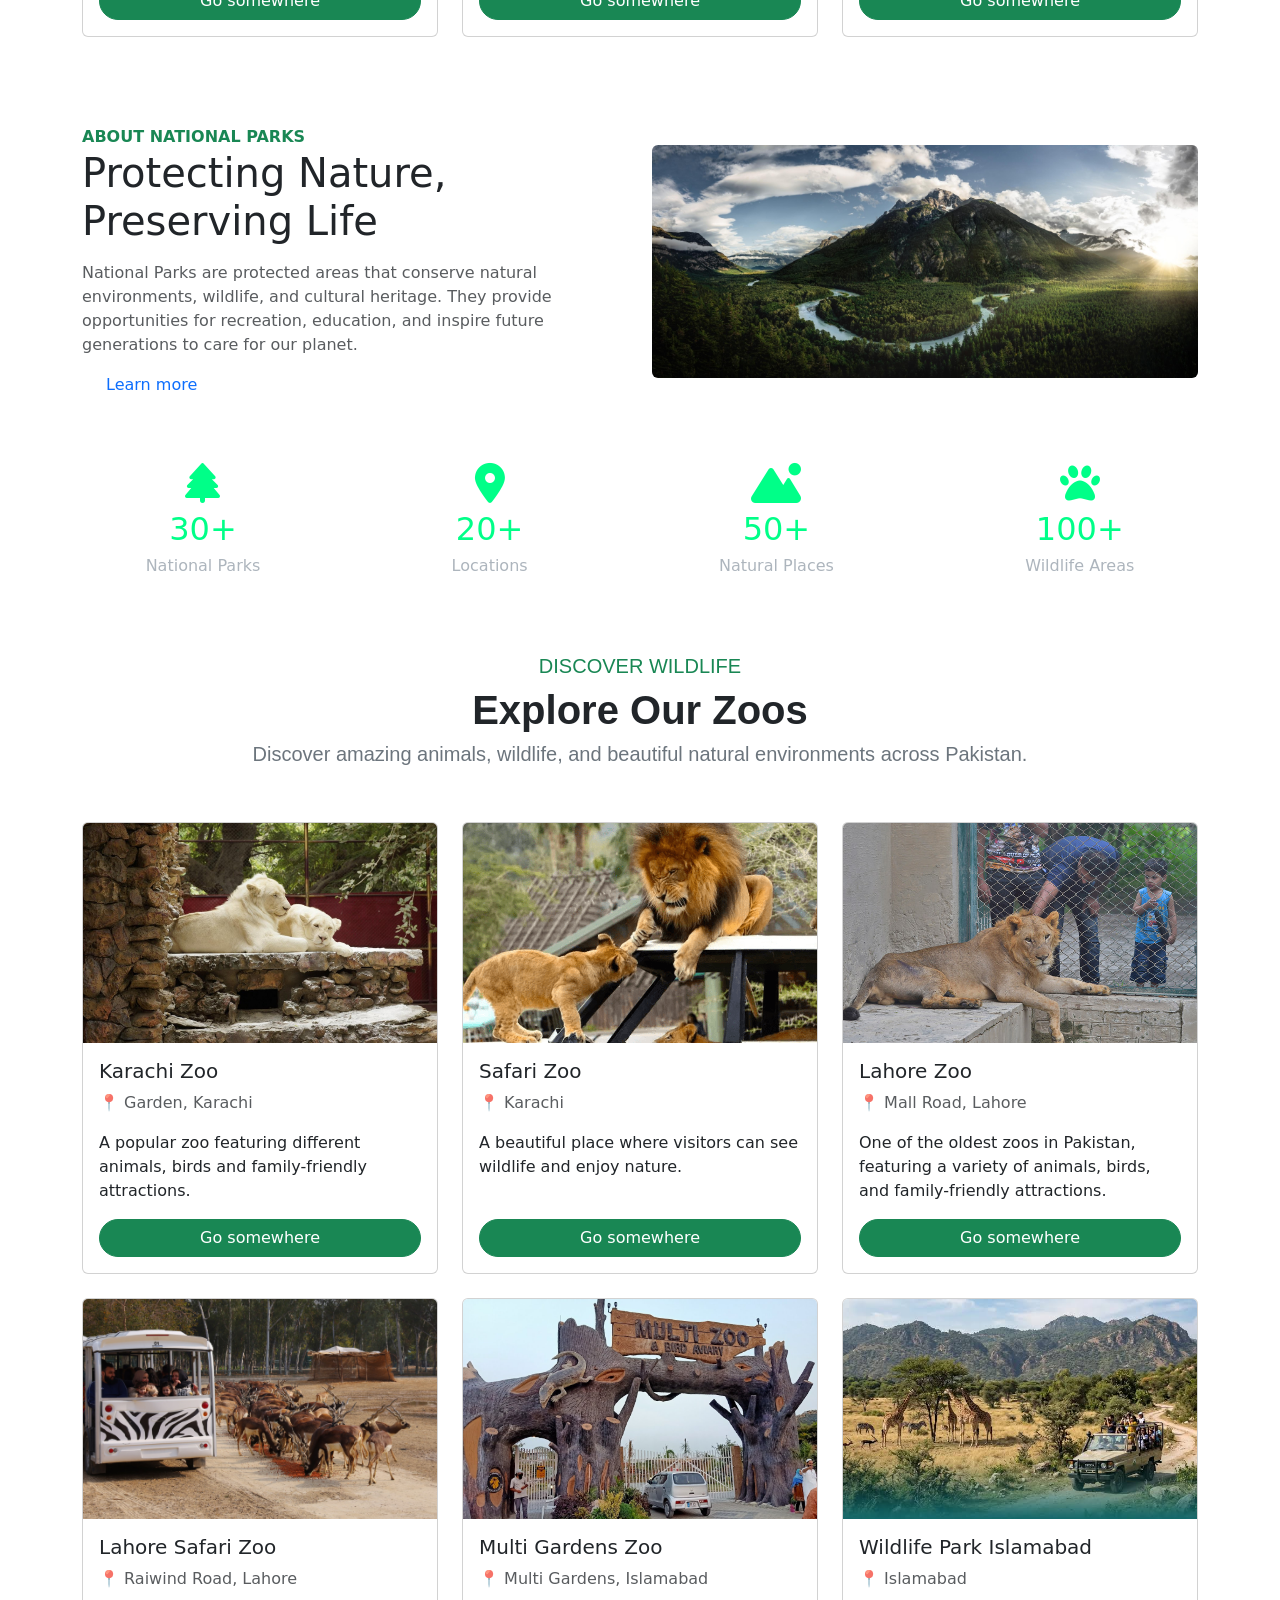
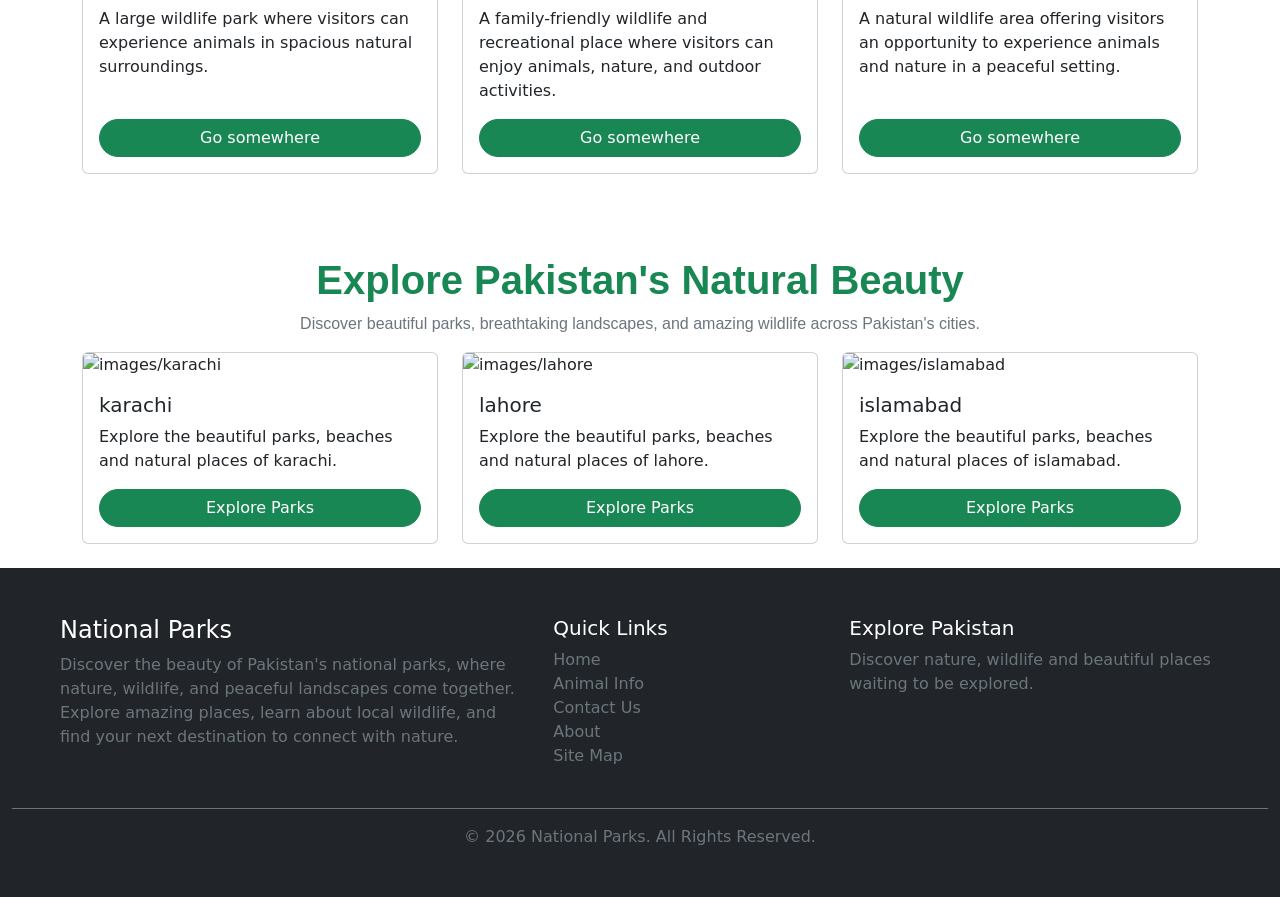
==== commit 2aee541a: "Update index.html" ====
--- a/index.html
+++ b/index.html
@@ -1,279 +1,279 @@
-<!DOCTYPE html>
-<html lang="en">
-<head>
-    <meta charset="UTF-8">
-    <meta name="viewport" content="width=device-width, initial-scale=1.0">
-    <title>National Parks</title>
-    <link rel="stylesheet" href="style.css">
-    <link href="https://cdn.jsdelivr.net/npm/bootstrap@5.0.2/dist/css/bootstrap.min.css" rel="stylesheet" integrity="sha384-EVSTQN3/azprG1Anm3QDgpJLIm9Nao0Yz1ztcQTwFspd3yD65VohhpuuCOmLASjC" crossorigin="anonymous">
-    <link rel="icon" type="images/park.png" href="images/park.png">
-    <link rel="stylesheet" href="https://cdnjs.cloudflare.com/ajax/libs/font-awesome/6.5.2/css/all.min.css">
-    <script src="https://code.jquery.com/jquery-3.7.1.min.js"></script>
-</head>
-<body>
-                               <!-- navbar start -->
-
-<header class="d-flex flex-wrap align-items-center justify-content-center justify-content-md-between py-1 border-bottom">
-    <a href="" class="d-flex align-items-center col-md-3 mb-2 mb-md-0 text-dark text-decoration-none"> 
-        <img src="images/logo.png" alt="National Parks" style="height: 90px; width: 140px; object-fit: contain;">
-    </a>
-      
-    <ul class="nav col-12 col-md-auto mb-2 justify-content-center mb-md-0">
-        <li><a href="index.html" class="nav-link px-2 link-secondary">Home</a></li>
-        <li><a href="Animal Info.html" class="nav-link px-2 link-dark">Animal Info</a></li>
-        <li><a href="contant us.html" class="nav-link px-2 link-dark">contant us</a></li>
-        <li><a href="About.html" class="nav-link px-2 link-dark">About</a></li>
-         
-    </ul>
-
-<form class="d-flex">
-    <input class="form-control me-2" type="search" id="search" placeholder="Search parks or zoos">
-    <button class="btn btn-success" type="submit">
-        Search
-    </button>
-</form>
-
-</header>
-                          <!-- navbar end -->
-
-
-                         <!-- hero section start -->
-
-<div id="carouselExampleCaptions" class="carousel slide" data-bs-ride="carousel">
-  <div class="carousel-indicators">
-    <button type="button" data-bs-target="#carouselExampleCaptions" data-bs-slide-to="0" class="active" aria-current="true" aria-label="Slide 1"></button>
-    <button type="button" data-bs-target="#carouselExampleCaptions" data-bs-slide-to="1" aria-label="Slide 2"></button>
-    <button type="button" data-bs-target="#carouselExampleCaptions" data-bs-slide-to="2" aria-label="Slide 3"></button>
-  </div>
-  <div class="carousel-inner">
-    <div class="carousel-item active">
-      <img src="images/hero-section-image-3.jpeg" class="d-block w-100" alt="...">
-      <div class="carousel-caption d-none d-md-block">
-        <h4>Explore Our National Parks</h4>
-        <p>Discover breathtaking landscapes, incredible wildlife, and the natural beauty protected for generations to come.</p>
-      </div>
-    </div>
-    <div class="carousel-item">
-      <img src="images/hero-section-image-5.jpeg" class="d-block w-100" alt="...">
-      <div class="carousel-caption d-none d-md-block">
-        <h4>Explore Our National Parks</h4>
-        <p>Discover breathtaking landscapes, incredible wildlife, and the natural beauty protected for generations to come.</p>
-      </div>
-    </div>
-    <div class="carousel-item">
-      <img src="images/hero-section-image-4.jpeg" class="d-block w-100" alt="...">
-      <div class="carousel-caption d-none d-md-block">
-        <h4>Explore Our National Parks</h4>
-        <p>Discover breathtaking landscapes, incredible wildlife, and the natural beauty protected for generations to come.</p>
-      </div>
-    </div>
-  </div>
-  <button class="carousel-control-prev" type="button" data-bs-target="#carouselExampleCaptions" data-bs-slide="prev">
-    <span class="carousel-control-prev-icon" aria-hidden="true"></span>
-    <span class="visually-hidden">Previous</span>
-  </button>
-  <button class="carousel-control-next" type="button" data-bs-target="#carouselExampleCaptions" data-bs-slide="next">
-    <span class="carousel-control-next-icon" aria-hidden="true"></span>
-    <span class="visually-hidden">Next</span>
-  </button>
-</div>
-
-                         <!-- hero section end -->
-
-                        <!-- massage -->
-<center>
-<span id="messagesmallh">Features Parks</span>
-</center>
-
-<center>
-  <h1 id="mainh">Explore Our Top National Parks</h1>
-</center>
-
-<center>
-  <h4 id="cityh">karachi</h4>
-</center>
-                        <!-- massage end  -->
-
-                        <!-- parks section   -->
-
-<div class="container py-5">
-  <div class="row" id="cardContainer">
-
-  </div>
-</div>                         
-                        <!-- parks section end  -->
-
-                              <!-- information section  -->
-
-<section class="container py-3">
-
-<div class="row align-items-center">
-
-<div class="col-md-6">
-
-  <span class="text-success fw-bold">ABOUT NATIONAL PARKS</span>
-  <h1>Protecting Nature, <br> Preserving Life</h1>
-  <p class="text-muted mt-3">
-                National Parks are protected areas that conserve
-                natural environments, wildlife, and cultural heritage.
-                They provide opportunities for recreation, education,
-                and inspire future generations to care for our planet.
-  </p>
-  <a href="About" class="btn-success rounded-pill px-4 mt-2" style="text-decoration: none;">Learn more</a>
-
-</div>
-
-<div class="col-md-6 mt-4 mt-md-0">
-  <img src="images/information section image.jpeg" class="img-fluid rounded" alt=" NATIONAL PARKS">
-</div>
-
-</div>
-
-</section>
-                              
-                            <!-- information section end -->
-
-
-                             <!-- section i dont know it's name -->
-
-<div class="stats">
-
-    <div>
-      <i class="fa-solid fa-tree"></i>
-        <h2>30+</h2>
-        <p>National Parks</p>
-    </div>
-
-    <div>
-      <i class="fa-solid fa-location-dot"></i>
-        <h2>20+</h2>
-        <p>Locations</p>
-    </div>
-
-    <div>
-      <i class="fa-solid fa-mountain-sun"></i>
-        <h2>50+</h2>
-        <p>Natural Places</p>
-    </div>
-
-    <div>
-      <i class="fa-solid fa-paw"></i>
-        <h2>100+</h2>
-        <p>Wildlife Areas</p>
-    </div>
-
-</div>
-
-                            <!-- section i dont know it's name end -->
-
-                            <!-- zoo section -->
-<center>
-  <h5 id="zooheding1">DISCOVER WILDLIFE</h5>
-</center>
-
-<center>
-  <h1 id="zooheding2">Explore Our Zoos</h1>
-</center> 
-
-<center>
-  <h5 id="zooheding3">Discover amazing animals, wildlife, and beautiful natural environments across Pakistan.</h5>
-</center>
-
-
-
-
-<div class="container py-5">
-  <div class="row" id="zooContainer">
-
-  </div>
-</div>   
-
-                            <!-- zoo section end -->
-
-
-                            <!-- category -->
-                       
-<center>
-  <h1 id="secondbigh">Explore Pakistan's Natural Beauty</h1>
-</center>  
-
-<center>
-  <P id="secondbigp">Discover beautiful parks, breathtaking landscapes, and amazing wildlife across Pakistan's cities.</P>
-</center>  
-                              
-
-<div class="container mt-3">
-<div class="row" id="CategoryListing">
-
-</div>
-</div>
-
-                             <!-- category end -->
-
-
-                             <!-- footer section start  -->
-
-<footer class="container-fluid bg-dark text-white py-5">
-
-    <div class="row px-4 px-md-5">
-
-        <!-- National Parks -->
-        <div class="col-12 col-md-5 mb-4">
-            <h4>National Parks</h4>
-
-            <p class="text-secondary">
-                Discover the beauty of Pakistan's national parks,
-                where nature, wildlife, and peaceful landscapes come together.
-                Explore amazing places, learn about local wildlife,
-                and find your next destination to connect with nature.
-            </p>
-        </div>
-
-
-        <!-- Quick Links -->
-        <div class="col-12 col-md-3 mb-4"  id="hover">
-
-            <h5>Quick Links</h5>
-
-            <a href="index.html" class="d-block text-secondary text-decoration-none">Home</a>
-            <a href="Animal Info.html" class="d-block text-secondary text-decoration-none">Animal Info</a>
-            <a href="contant us.html" class="d-block text-secondary text-decoration-none">Contact Us</a>
-            <a href="About.html" class="d-block text-secondary text-decoration-none">About</a>
-            <a href="Site Map.html" class="d-block text-secondary text-decoration-none">Site Map</a>
-
-        </div>
-
-
-        <!-- Explore Pakistan -->
-        <div class="col-12 col-md-4 mb-4">
-
-            <h5>Explore Pakistan</h5>
-
-            <p class="text-secondary">
-                Discover nature, wildlife and beautiful
-                places waiting to be explored.
-            </p>
-
-        </div>
-
-    </div>
-
-
-    <!-- Bottom -->
-    <div class="border-top border-secondary mt-3 pt-3">
-
-        <p class="text-center text-secondary mb-0">
-            © 2026 National Parks. All Rights Reserved.
-        </p>
-
-    </div>
-
-</footer>
-
-                            
-                             <!-- footer section end -->
-
-    <script src="script.js"></script>
-    <script src="https://cdn.jsdelivr.net/npm/bootstrap@5.0.2/dist/js/bootstrap.bundle.min.js" integrity="sha384-MrcW6ZMFYlzcLA8Nl+NtUVF0sA7MsXsP1UyJoMp4YLEuNSfAP+JcXn/tWtIaxVXM" crossorigin="anonymous"></script>
-</body>
-</html>
+<!DOCTYPE html>
+<html lang="en">
+<head>
+    <meta charset="UTF-8">
+    <meta name="viewport" content="width=device-width, initial-scale=1.0">
+    <title>National Parks</title>
+    <link rel="stylesheet" href="style.css">
+    <link href="https://cdn.jsdelivr.net/npm/bootstrap@5.0.2/dist/css/bootstrap.min.css" rel="stylesheet" integrity="sha384-EVSTQN3/azprG1Anm3QDgpJLIm9Nao0Yz1ztcQTwFspd3yD65VohhpuuCOmLASjC" crossorigin="anonymous">
+    <link rel="icon" type="images/park.png" href="images/park.png">
+    <link rel="stylesheet" href="https://cdnjs.cloudflare.com/ajax/libs/font-awesome/6.5.2/css/all.min.css">
+    <script src="https://code.jquery.com/jquery-3.7.1.min.js"></script>
+</head>
+<body>
+                               <!-- navbar start -->
+
+<header class="d-flex flex-wrap align-items-center justify-content-center justify-content-md-between py-1 border-bottom">
+    <a href="" class="d-flex align-items-center col-md-3 mb-2 mb-md-0 text-dark text-decoration-none"> 
+        <img src="images/logo.png" alt="National Parks" style="height: 90px; width: 140px; object-fit: contain;">
+    </a>
+      
+    <ul class="nav col-12 col-md-auto mb-2 justify-content-center mb-md-0">
+        <li><a href="index.html" class="nav-link px-2 link-secondary">Home</a></li>
+        <li><a href="animalinfo.html" class="nav-link px-2 link-dark">Animal Info</a></li>
+        <li><a href="contact.html" class="nav-link px-2 link-dark">contant us</a></li>
+        <li><a href="about.html" class="nav-link px-2 link-dark">About</a></li>
+         
+    </ul>
+
+<form class="d-flex">
+    <input class="form-control me-2" type="search" id="search" placeholder="Search parks or zoos">
+    <button class="btn btn-success" type="submit">
+        Search
+    </button>
+</form>
+
+</header>
+                          <!-- navbar end -->
+
+
+                         <!-- hero section start -->
+
+<div id="carouselExampleCaptions" class="carousel slide" data-bs-ride="carousel">
+  <div class="carousel-indicators">
+    <button type="button" data-bs-target="#carouselExampleCaptions" data-bs-slide-to="0" class="active" aria-current="true" aria-label="Slide 1"></button>
+    <button type="button" data-bs-target="#carouselExampleCaptions" data-bs-slide-to="1" aria-label="Slide 2"></button>
+    <button type="button" data-bs-target="#carouselExampleCaptions" data-bs-slide-to="2" aria-label="Slide 3"></button>
+  </div>
+  <div class="carousel-inner">
+    <div class="carousel-item active">
+      <img src="images/hero-section-image-3.jpeg" class="d-block w-100" alt="...">
+      <div class="carousel-caption d-none d-md-block">
+        <h4>Explore Our National Parks</h4>
+        <p>Discover breathtaking landscapes, incredible wildlife, and the natural beauty protected for generations to come.</p>
+      </div>
+    </div>
+    <div class="carousel-item">
+      <img src="images/hero-section-image-5.jpeg" class="d-block w-100" alt="...">
+      <div class="carousel-caption d-none d-md-block">
+        <h4>Explore Our National Parks</h4>
+        <p>Discover breathtaking landscapes, incredible wildlife, and the natural beauty protected for generations to come.</p>
+      </div>
+    </div>
+    <div class="carousel-item">
+      <img src="images/hero-section-image-4.jpeg" class="d-block w-100" alt="...">
+      <div class="carousel-caption d-none d-md-block">
+        <h4>Explore Our National Parks</h4>
+        <p>Discover breathtaking landscapes, incredible wildlife, and the natural beauty protected for generations to come.</p>
+      </div>
+    </div>
+  </div>
+  <button class="carousel-control-prev" type="button" data-bs-target="#carouselExampleCaptions" data-bs-slide="prev">
+    <span class="carousel-control-prev-icon" aria-hidden="true"></span>
+    <span class="visually-hidden">Previous</span>
+  </button>
+  <button class="carousel-control-next" type="button" data-bs-target="#carouselExampleCaptions" data-bs-slide="next">
+    <span class="carousel-control-next-icon" aria-hidden="true"></span>
+    <span class="visually-hidden">Next</span>
+  </button>
+</div>
+
+                         <!-- hero section end -->
+
+                        <!-- massage -->
+<center>
+<span id="messagesmallh">Features Parks</span>
+</center>
+
+<center>
+  <h1 id="mainh">Explore Our Top National Parks</h1>
+</center>
+
+<center>
+  <h4 id="cityh">karachi</h4>
+</center>
+                        <!-- massage end  -->
+
+                        <!-- parks section   -->
+
+<div class="container py-5">
+  <div class="row" id="cardContainer">
+
+  </div>
+</div>                         
+                        <!-- parks section end  -->
+
+                              <!-- information section  -->
+
+<section class="container py-3">
+
+<div class="row align-items-center">
+
+<div class="col-md-6">
+
+  <span class="text-success fw-bold">ABOUT NATIONAL PARKS</span>
+  <h1>Protecting Nature, <br> Preserving Life</h1>
+  <p class="text-muted mt-3">
+                National Parks are protected areas that conserve
+                natural environments, wildlife, and cultural heritage.
+                They provide opportunities for recreation, education,
+                and inspire future generations to care for our planet.
+  </p>
+  <a href="About" class="btn-success rounded-pill px-4 mt-2" style="text-decoration: none;">Learn more</a>
+
+</div>
+
+<div class="col-md-6 mt-4 mt-md-0">
+  <img src="images/information section image.jpeg" class="img-fluid rounded" alt=" NATIONAL PARKS">
+</div>
+
+</div>
+
+</section>
+                              
+                            <!-- information section end -->
+
+
+                             <!-- section i dont know it's name -->
+
+<div class="stats">
+
+    <div>
+      <i class="fa-solid fa-tree"></i>
+        <h2>30+</h2>
+        <p>National Parks</p>
+    </div>
+
+    <div>
+      <i class="fa-solid fa-location-dot"></i>
+        <h2>20+</h2>
+        <p>Locations</p>
+    </div>
+
+    <div>
+      <i class="fa-solid fa-mountain-sun"></i>
+        <h2>50+</h2>
+        <p>Natural Places</p>
+    </div>
+
+    <div>
+      <i class="fa-solid fa-paw"></i>
+        <h2>100+</h2>
+        <p>Wildlife Areas</p>
+    </div>
+
+</div>
+
+                            <!-- section i dont know it's name end -->
+
+                            <!-- zoo section -->
+<center>
+  <h5 id="zooheding1">DISCOVER WILDLIFE</h5>
+</center>
+
+<center>
+  <h1 id="zooheding2">Explore Our Zoos</h1>
+</center> 
+
+<center>
+  <h5 id="zooheding3">Discover amazing animals, wildlife, and beautiful natural environments across Pakistan.</h5>
+</center>
+
+
+
+
+<div class="container py-5">
+  <div class="row" id="zooContainer">
+
+  </div>
+</div>   
+
+                            <!-- zoo section end -->
+
+
+                            <!-- category -->
+                       
+<center>
+  <h1 id="secondbigh">Explore Pakistan's Natural Beauty</h1>
+</center>  
+
+<center>
+  <P id="secondbigp">Discover beautiful parks, breathtaking landscapes, and amazing wildlife across Pakistan's cities.</P>
+</center>  
+                              
+
+<div class="container mt-3">
+<div class="row" id="CategoryListing">
+
+</div>
+</div>
+
+                             <!-- category end -->
+
+
+                             <!-- footer section start  -->
+
+<footer class="container-fluid bg-dark text-white py-5">
+
+    <div class="row px-4 px-md-5">
+
+        <!-- National Parks -->
+        <div class="col-12 col-md-5 mb-4">
+            <h4>National Parks</h4>
+
+            <p class="text-secondary">
+                Discover the beauty of Pakistan's national parks,
+                where nature, wildlife, and peaceful landscapes come together.
+                Explore amazing places, learn about local wildlife,
+                and find your next destination to connect with nature.
+            </p>
+        </div>
+
+
+        <!-- Quick Links -->
+        <div class="col-12 col-md-3 mb-4"  id="hover">
+
+            <h5>Quick Links</h5>
+
+            <a href="index.html" class="d-block text-secondary text-decoration-none">Home</a>
+            <a href="Animal Info.html" class="d-block text-secondary text-decoration-none">Animal Info</a>
+            <a href="contant us.html" class="d-block text-secondary text-decoration-none">Contact Us</a>
+            <a href="About.html" class="d-block text-secondary text-decoration-none">About</a>
+            <a href="Site Map.html" class="d-block text-secondary text-decoration-none">Site Map</a>
+
+        </div>
+
+
+        <!-- Explore Pakistan -->
+        <div class="col-12 col-md-4 mb-4">
+
+            <h5>Explore Pakistan</h5>
+
+            <p class="text-secondary">
+                Discover nature, wildlife and beautiful
+                places waiting to be explored.
+            </p>
+
+        </div>
+
+    </div>
+
+
+    <!-- Bottom -->
+    <div class="border-top border-secondary mt-3 pt-3">
+
+        <p class="text-center text-secondary mb-0">
+            © 2026 National Parks. All Rights Reserved.
+        </p>
+
+    </div>
+
+</footer>
+
+                            
+                             <!-- footer section end -->
+
+    <script src="script.js"></script>
+    <script src="https://cdn.jsdelivr.net/npm/bootstrap@5.0.2/dist/js/bootstrap.bundle.min.js" integrity="sha384-MrcW6ZMFYlzcLA8Nl+NtUVF0sA7MsXsP1UyJoMp4YLEuNSfAP+JcXn/tWtIaxVXM" crossorigin="anonymous"></script>
+</body>
+</html>
--- a/style.css
+++ b/style.css
@@ -1,147 +1,184 @@
- *{
-    text-decoration: none;
-    list-style-type: none;
- }
- 
- 
- #messagesmallh{
-    color: green;
-    font-weight: 800;
-    font-family: 'Lucida Sans', 'Lucida Sans Regular', 'Lucida Grande', 'Lucida Sans Unicode', Geneva, Verdana, sans-serif;
-    display: inline-block;
-    margin-top: 20px;
-}
-
-#cityh{
-    color: green;
-    font-weight: 800;
-      font-family: 'Lucida Sans', 'Lucida Sans Regular', 'Lucida Grande', 'Lucida Sans Unicode', Geneva, Verdana, sans-serif;
-}
-
-#mainh{
-    color: black;
-    font-weight: 900;
-    font-family: 'Montserrat', sans-serif;
-}
-
-
-        /* massages */
-
-        /* for cards */
-
-#cardContainer{
-    display: flex;
-    flex-wrap: wrap;
-}
-
-#cardContainer > div{
-    display: flex;
-}
-
-#cardContainer .card{
-    width: 100%;
-    height: 100%;
-}
-
-#cardContainer .card-body{
-    display: flex;
-    flex-direction: column;
-}
-
-#cardContainer .card-body .btn{
-    margin-top: auto;
-}
-
-#cardContainer img{
-    width: 100%;
-    height: 220px;
-    object-fit: cover;
-}
-
-   /* for cards end */
-
-#secondbigh{
-font-family: 'Montserrat', sans-serif;
-color: #198754;
-font-weight: 700;
-margin-top: 10px;
-}   
-
-#secondbigp{
-font-family: 'Poppins', sans-serif;
-color: #6c757d;
-}
-
-.stats{
-    display:flex;
-    justify-content:space-around;
-    padding:50px;
-    text-align:center;
-}
-
-.stats h2{
-    color:#00ff88;
-     margin: 5px 0;
-}
-
-.stats i{
-    color: #00ff88;
-    font-size: 40px;
-}
-
-.stats p{
-    color: #adb5bd;
-}
-
-#zooheding1{
-    margin-top: 10px;
-    color: #198754;
-     font-family: 'Lucida Sans', 'Lucida Sans Regular', 'Lucida Grande', 'Lucida Sans Unicode', Geneva, Verdana, sans-serif;
-}
-
-#zooheding2{
-    font-weight: 900;
-     font-family: 'Montserrat', sans-serif;
-}
-
-#zooheding3{
- font-family: 'Lucida Sans', 'Lucida Sans Regular', 'Lucida Grande', 'Lucida Sans Unicode', Geneva, Verdana, sans-serif;
- color: #6c757d;
-}
-
-#zooContainer{
-    display: flex;
-    flex-wrap: wrap;
-}
-
-#zooContainer > div{
-    display: flex;
-}
-
-#zooContainer .card{
-    width: 100%;
-    height: 100%;
-}
-
-#zooContainer .card-body{
-    display: flex;
-    flex-direction: column;
-}
-
-#zooContainer .card-body .btn{
-    margin-top: auto;
-}
-
-#zooContainer img{
-    width: 100%;
-    height: 220px;
-    object-fit: cover;
-}
-
-
-.nav-link{
-    transition: 0.3s;
-}
-.nav-link:hover{
-    color: green !important;
-}
+ *{
+    text-decoration: none;
+    list-style-type: none;
+ }
+ 
+ 
+ #messagesmallh{
+    color: green;
+    font-weight: 800;
+    font-family: 'Lucida Sans', 'Lucida Sans Regular', 'Lucida Grande', 'Lucida Sans Unicode', Geneva, Verdana, sans-serif;
+    display: inline-block;
+    margin-top: 20px;
+}
+
+#cityh{
+    color: green;
+    font-weight: 800;
+      font-family: 'Lucida Sans', 'Lucida Sans Regular', 'Lucida Grande', 'Lucida Sans Unicode', Geneva, Verdana, sans-serif;
+}
+
+#mainh{
+    color: black;
+    font-weight: 900;
+    font-family: 'Montserrat', sans-serif;
+}
+
+
+        /* massages */
+
+        /* for cards */
+
+#cardContainer{
+    display: flex;
+    flex-wrap: wrap;
+}
+
+#cardContainer > div{
+    display: flex;
+}
+
+#cardContainer .card{
+    width: 100%;
+    height: 100%;
+}
+
+#cardContainer .card-body{
+    display: flex;
+    flex-direction: column;
+}
+
+#cardContainer .card-body .btn{
+    margin-top: auto;
+}
+
+#cardContainer img{
+    width: 100%;
+    height: 220px;
+    object-fit: cover;
+}
+
+   /* for cards end */
+
+#secondbigh{
+font-family: 'Montserrat', sans-serif;
+color: #198754;
+font-weight: 700;
+margin-top: 10px;
+}   
+
+#secondbigp{
+font-family: 'Poppins', sans-serif;
+color: #6c757d;
+}
+
+.stats{
+    display:flex;
+    justify-content:space-around;
+    padding:50px;
+    text-align:center;
+}
+
+.stats h2{
+    color:#00ff88;
+     margin: 5px 0;
+}
+
+.stats i{
+    color: #00ff88;
+    font-size: 40px;
+}
+
+.stats p{
+    color: #adb5bd;
+}
+
+#zooheding1{
+    margin-top: 10px;
+    color: #198754;
+     font-family: 'Lucida Sans', 'Lucida Sans Regular', 'Lucida Grande', 'Lucida Sans Unicode', Geneva, Verdana, sans-serif;
+}
+
+#zooheding2{
+    font-weight: 900;
+     font-family: 'Montserrat', sans-serif;
+}
+
+#zooheding3{
+ font-family: 'Lucida Sans', 'Lucida Sans Regular', 'Lucida Grande', 'Lucida Sans Unicode', Geneva, Verdana, sans-serif;
+ color: #6c757d;
+}
+
+#zooContainer{
+    display: flex;
+    flex-wrap: wrap;
+}
+
+#zooContainer > div{
+    display: flex;
+}
+
+#zooContainer .card{
+    width: 100%;
+    height: 100%;
+}
+
+#zooContainer .card-body{
+    display: flex;
+    flex-direction: column;
+}
+
+#zooContainer .card-body .btn{
+    margin-top: auto;
+}
+
+#zooContainer img{
+    width: 100%;
+    height: 220px;
+    object-fit: cover;
+}
+
+
+.nav-link{
+    transition: 0.3s;
+}
+.nav-link:hover{
+    color: green !important;
+}
+
+#hover a:hover{
+color: white !important;
+}
+
+
+
+#categoryParks{
+    display: flex;
+    flex-wrap: wrap;
+}
+
+#categoryParks > div{
+    display: flex;
+}
+
+#categoryParks .card{
+    width: 100%;
+    height: 100%;
+}
+
+#categoryParks .card-body{
+    display: flex;
+    flex-direction: column;
+}
+
+#categoryParks .card-body .btn{
+    margin-top: auto;
+}
+
+#categoryParks img{
+    width: 100%;
+    height: 220px;
+    object-fit: cover;
+}
+
+
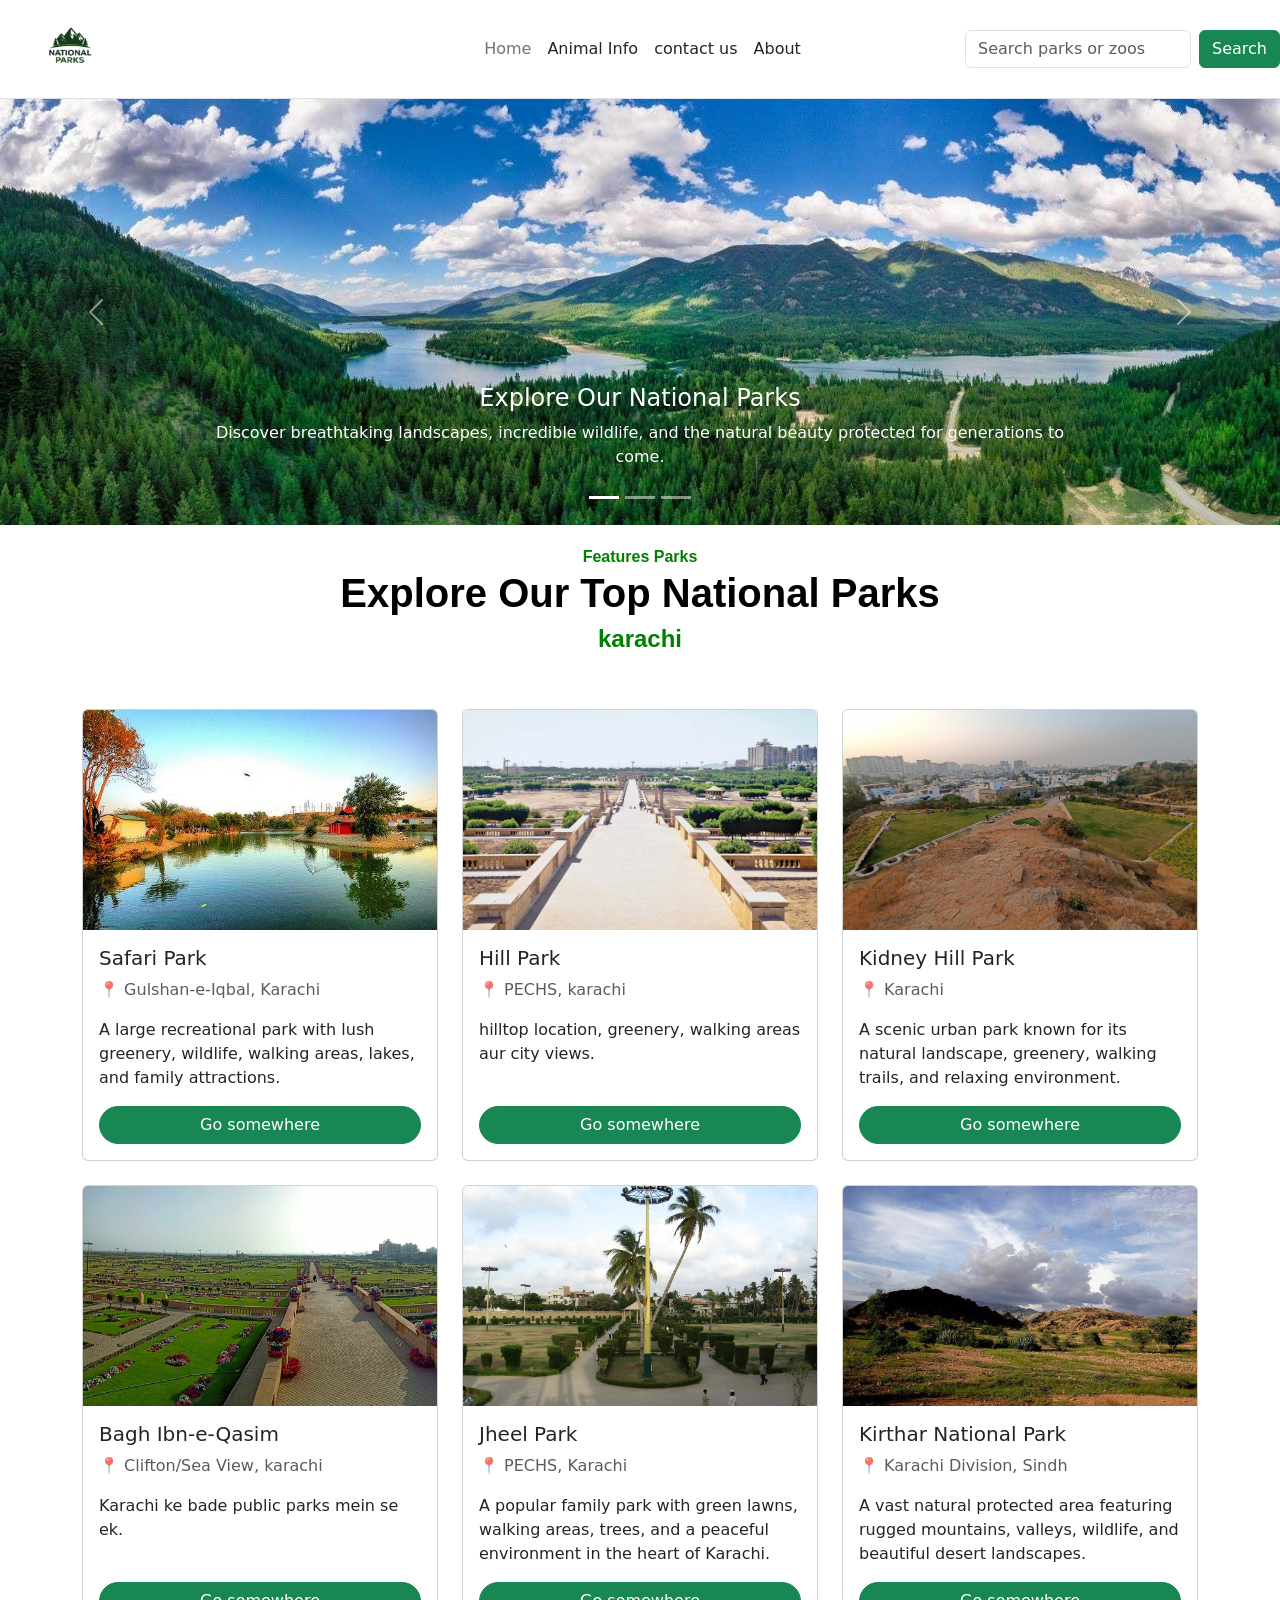
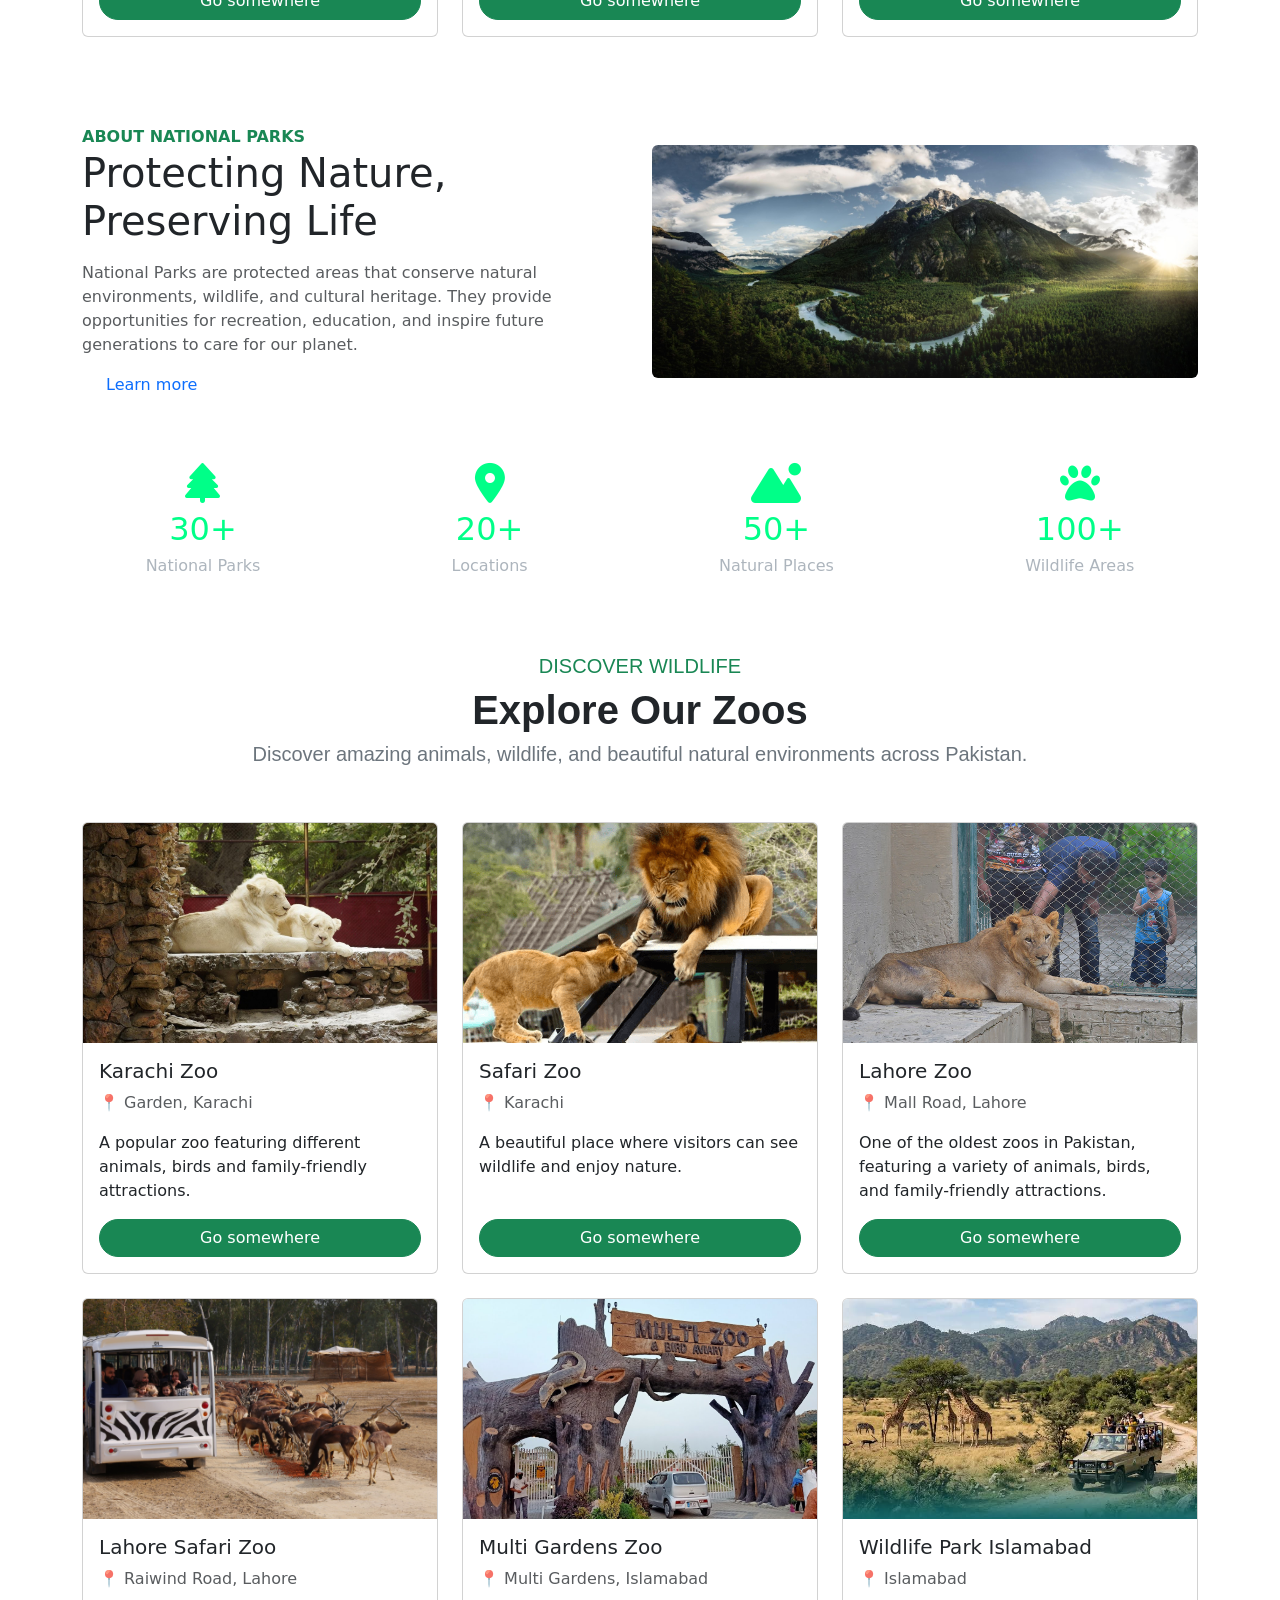
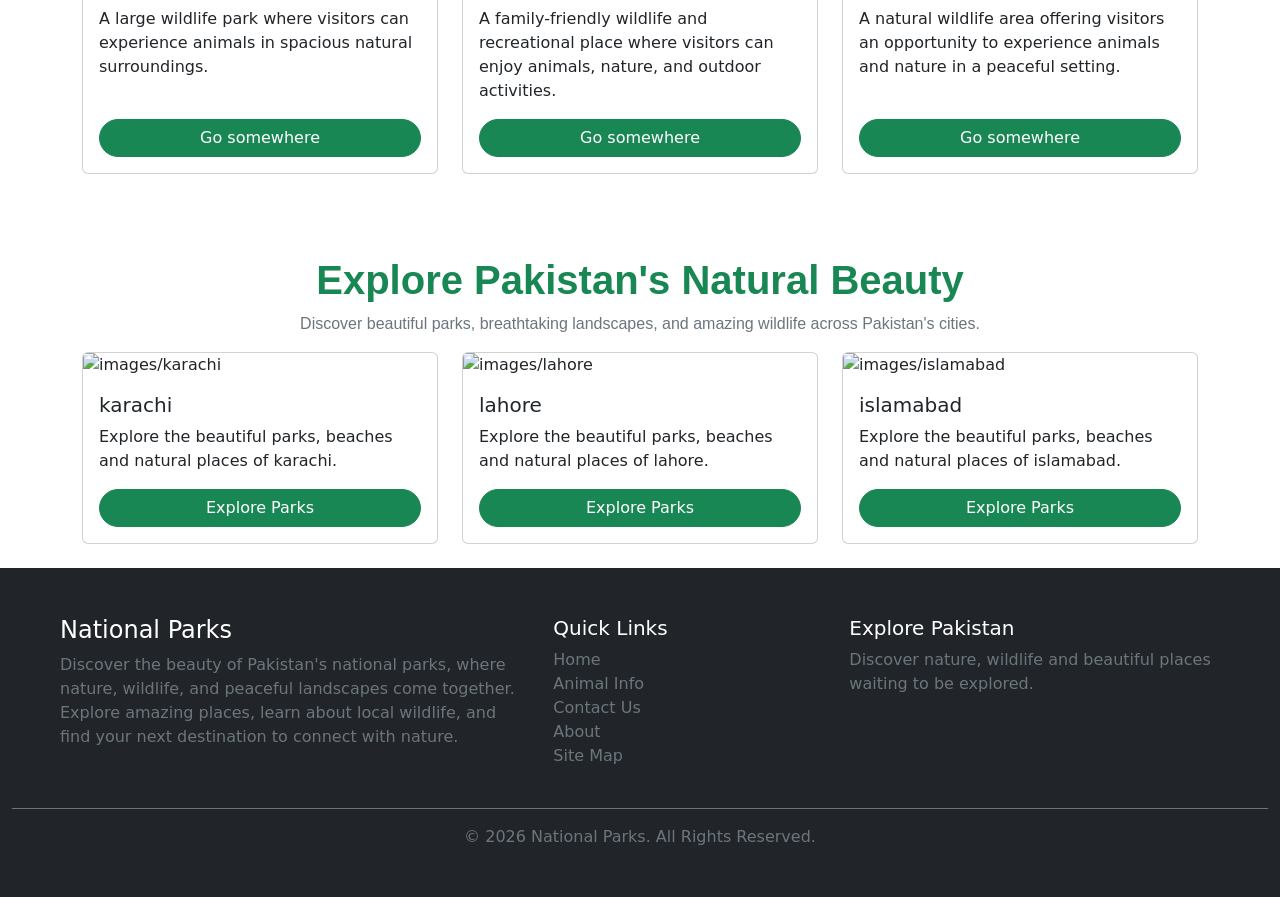
==== commit ca2ab3de: "Update index.html" ====
--- a/index.html
+++ b/index.html
@@ -21,7 +21,7 @@
     <ul class="nav col-12 col-md-auto mb-2 justify-content-center mb-md-0">
         <li><a href="index.html" class="nav-link px-2 link-secondary">Home</a></li>
         <li><a href="animalinfo.html" class="nav-link px-2 link-dark">Animal Info</a></li>
-        <li><a href="contact.html" class="nav-link px-2 link-dark">contant us</a></li>
+        <li><a href="contact.html" class="nav-link px-2 link-dark">contact us</a></li>
         <li><a href="about.html" class="nav-link px-2 link-dark">About</a></li>
          
     </ul>
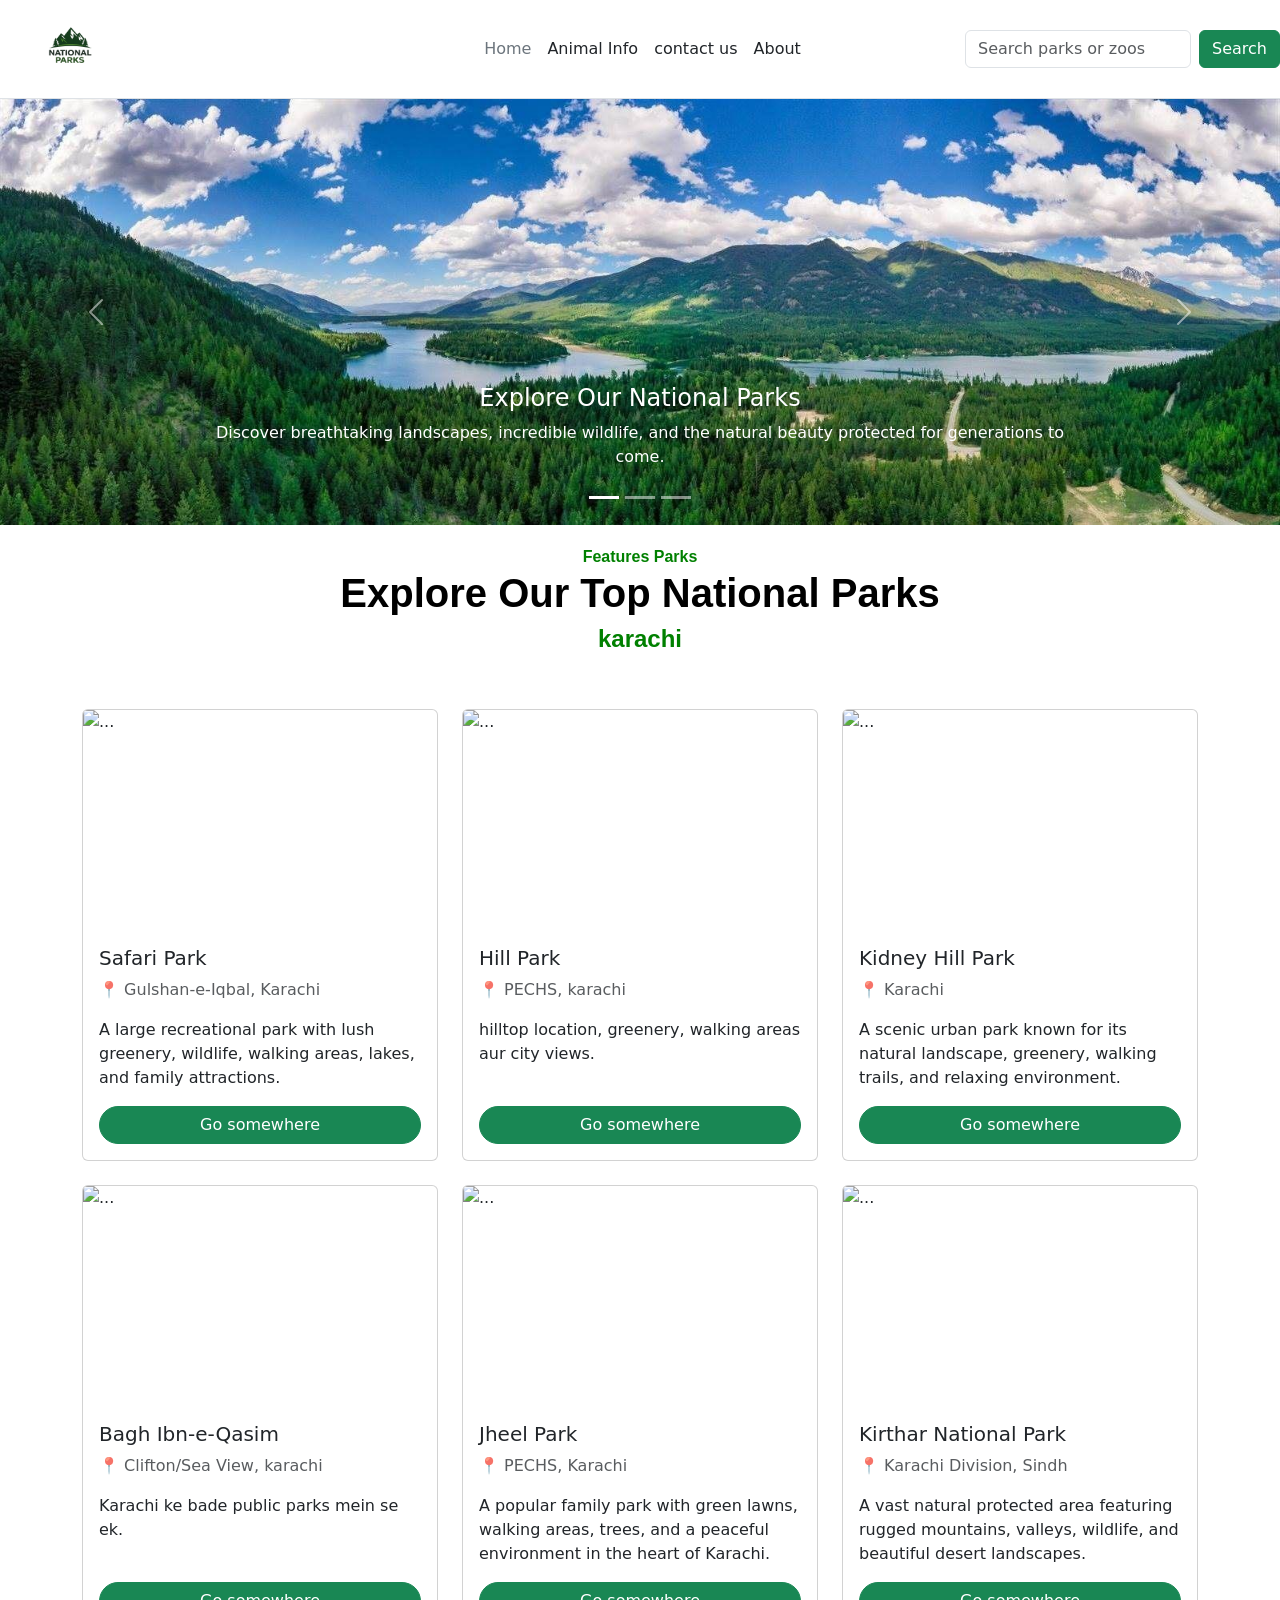
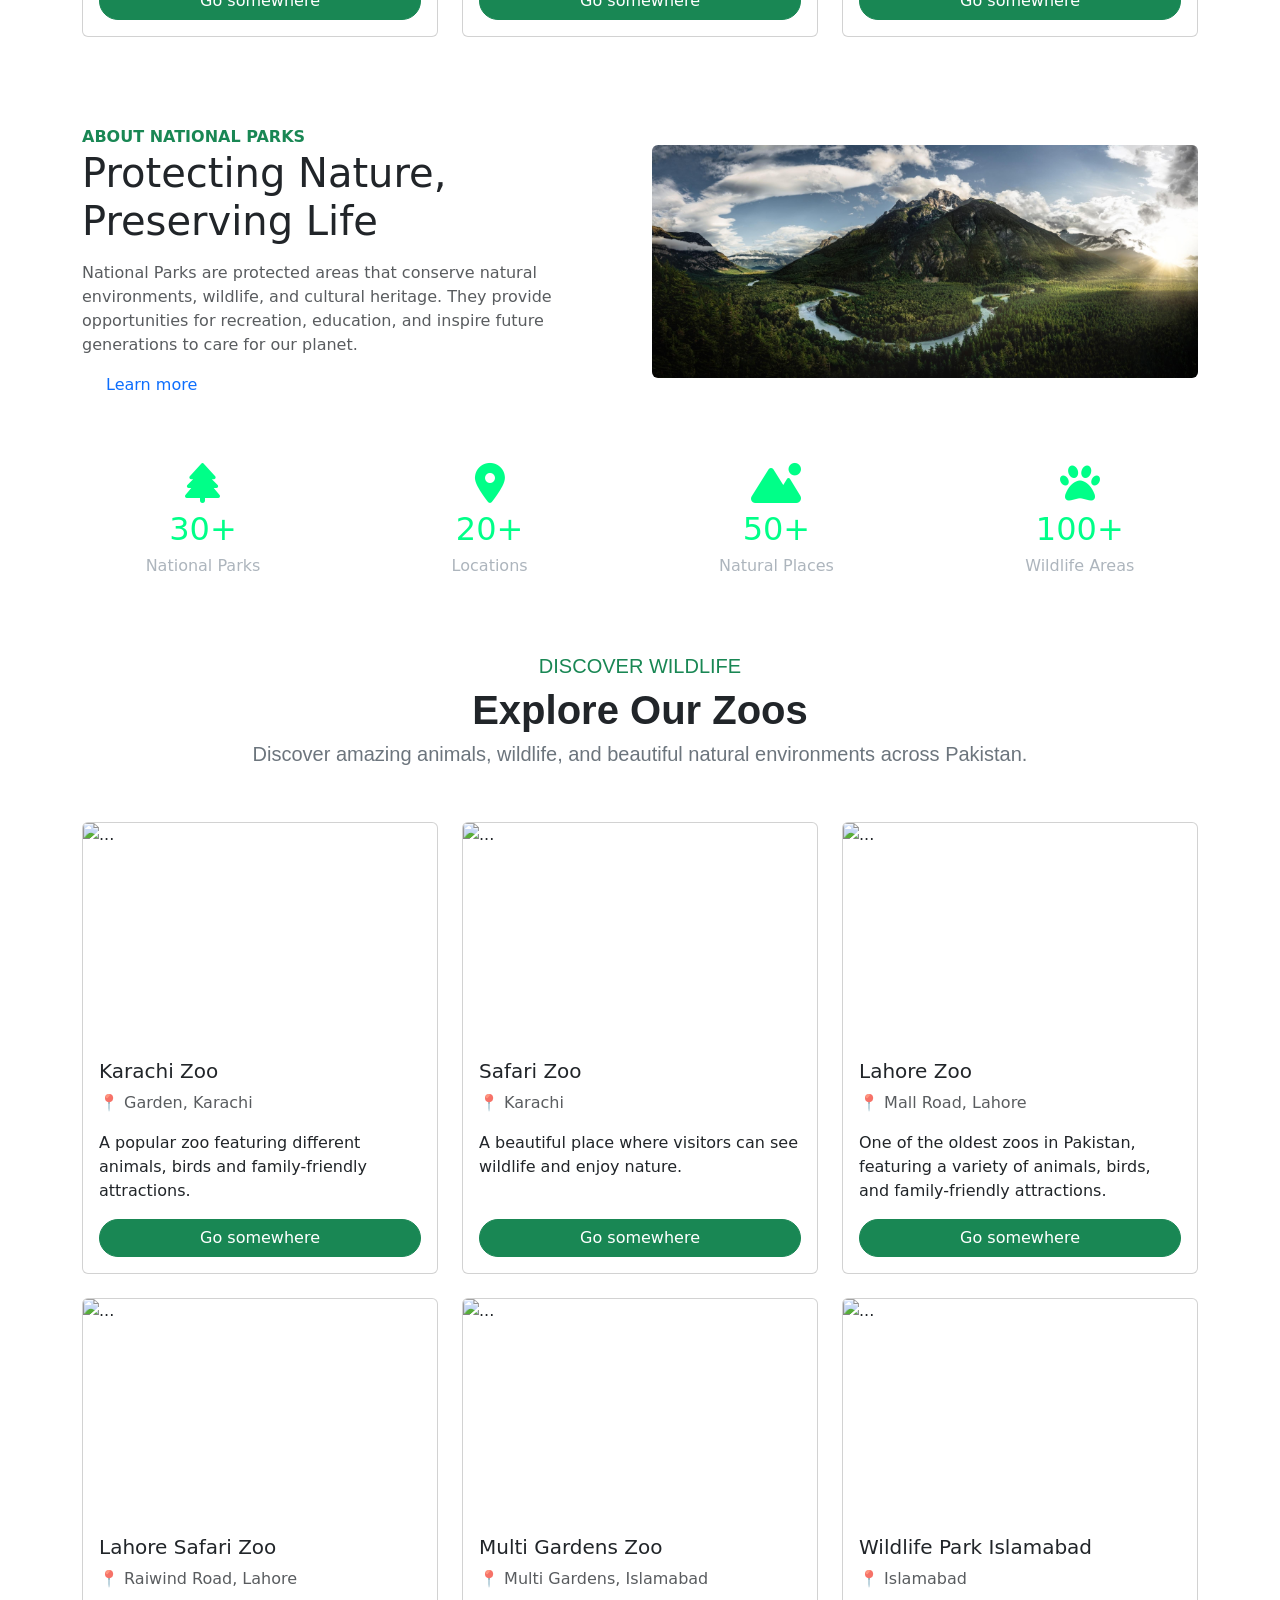
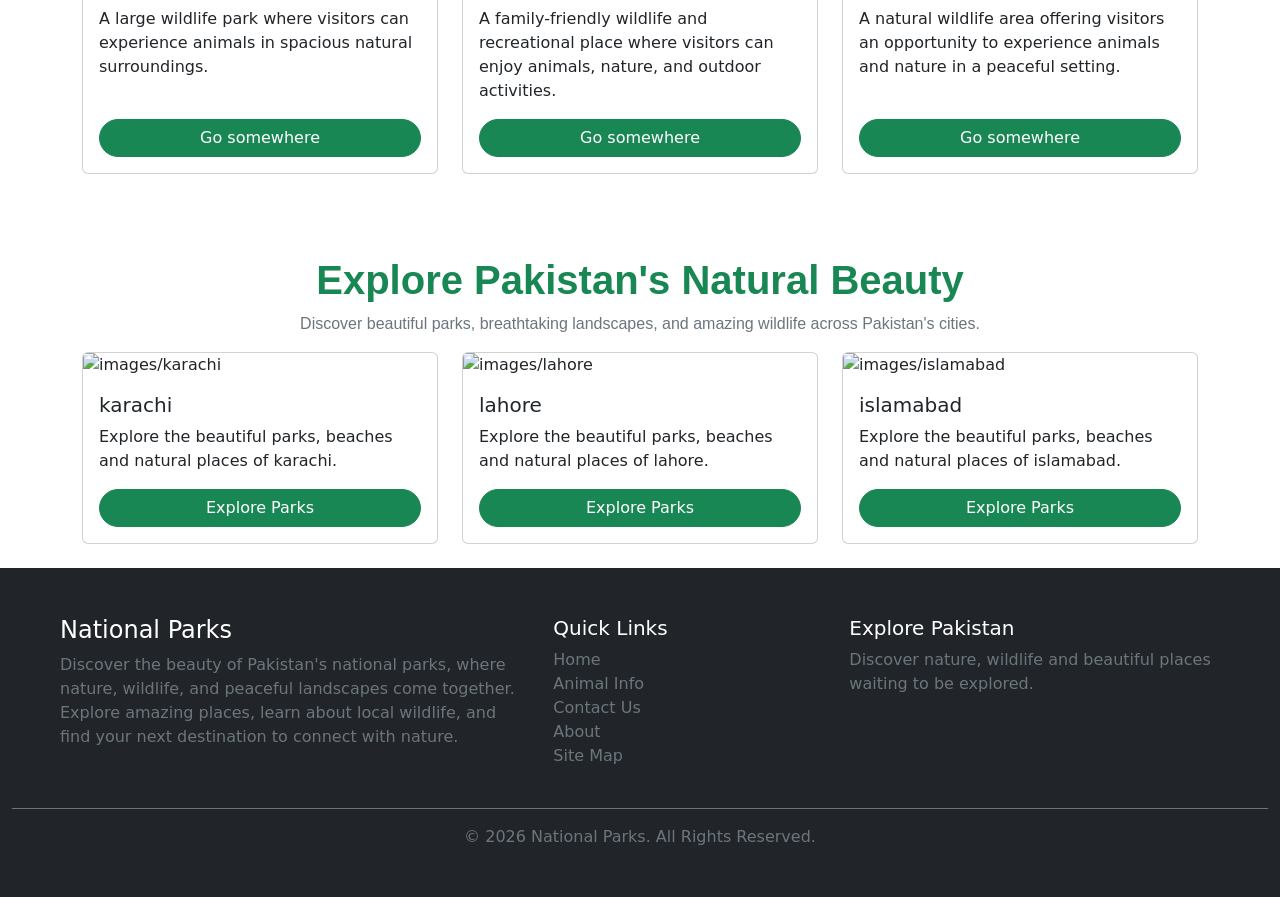
==== commit 1649341d: "Update index.html" ====
--- a/index.html
+++ b/index.html
@@ -6,7 +6,7 @@
     <title>National Parks</title>
     <link rel="stylesheet" href="style.css">
     <link href="https://cdn.jsdelivr.net/npm/bootstrap@5.0.2/dist/css/bootstrap.min.css" rel="stylesheet" integrity="sha384-EVSTQN3/azprG1Anm3QDgpJLIm9Nao0Yz1ztcQTwFspd3yD65VohhpuuCOmLASjC" crossorigin="anonymous">
-    <link rel="icon" type="images/park.png" href="images/park.png">
+    <link rel="icon" type="park.png" href="park.png">
     <link rel="stylesheet" href="https://cdnjs.cloudflare.com/ajax/libs/font-awesome/6.5.2/css/all.min.css">
     <script src="https://code.jquery.com/jquery-3.7.1.min.js"></script>
 </head>
@@ -15,7 +15,7 @@
 
 <header class="d-flex flex-wrap align-items-center justify-content-center justify-content-md-between py-1 border-bottom">
     <a href="" class="d-flex align-items-center col-md-3 mb-2 mb-md-0 text-dark text-decoration-none"> 
-        <img src="images/logo.png" alt="National Parks" style="height: 90px; width: 140px; object-fit: contain;">
+        <img src="logo.png" alt="National Parks" style="height: 90px; width: 140px; object-fit: contain;">
     </a>
       
     <ul class="nav col-12 col-md-auto mb-2 justify-content-center mb-md-0">
@@ -47,21 +47,21 @@
   </div>
   <div class="carousel-inner">
     <div class="carousel-item active">
-      <img src="images/hero-section-image-3.jpeg" class="d-block w-100" alt="...">
+      <img src="hero-section-image-3.jpeg" class="d-block w-100" alt="...">
       <div class="carousel-caption d-none d-md-block">
         <h4>Explore Our National Parks</h4>
         <p>Discover breathtaking landscapes, incredible wildlife, and the natural beauty protected for generations to come.</p>
       </div>
     </div>
     <div class="carousel-item">
-      <img src="images/hero-section-image-5.jpeg" class="d-block w-100" alt="...">
+      <img src="hero-section-image-5.jpeg" class="d-block w-100" alt="...">
       <div class="carousel-caption d-none d-md-block">
         <h4>Explore Our National Parks</h4>
         <p>Discover breathtaking landscapes, incredible wildlife, and the natural beauty protected for generations to come.</p>
       </div>
     </div>
     <div class="carousel-item">
-      <img src="images/hero-section-image-4.jpeg" class="d-block w-100" alt="...">
+      <img src="hero-section-image-4.jpeg" class="d-block w-100" alt="...">
       <div class="carousel-caption d-none d-md-block">
         <h4>Explore Our National Parks</h4>
         <p>Discover breathtaking landscapes, incredible wildlife, and the natural beauty protected for generations to come.</p>
@@ -124,7 +124,7 @@
 </div>
 
 <div class="col-md-6 mt-4 mt-md-0">
-  <img src="images/information section image.jpeg" class="img-fluid rounded" alt=" NATIONAL PARKS">
+  <img src="information section image.jpeg" class="img-fluid rounded" alt=" NATIONAL PARKS">
 </div>
 
 </div>
@@ -236,10 +236,10 @@
             <h5>Quick Links</h5>
 
             <a href="index.html" class="d-block text-secondary text-decoration-none">Home</a>
-            <a href="Animal Info.html" class="d-block text-secondary text-decoration-none">Animal Info</a>
-            <a href="contant us.html" class="d-block text-secondary text-decoration-none">Contact Us</a>
-            <a href="About.html" class="d-block text-secondary text-decoration-none">About</a>
-            <a href="Site Map.html" class="d-block text-secondary text-decoration-none">Site Map</a>
+            <a href="animalinfo.html" class="d-block text-secondary text-decoration-none">Animal Info</a>
+            <a href="contact.html" class="d-block text-secondary text-decoration-none">Contact Us</a>
+            <a href="about.html" class="d-block text-secondary text-decoration-none">About</a>
+            <a href="sitemap.html" class="d-block text-secondary text-decoration-none">Site Map</a>
 
         </div>
 
